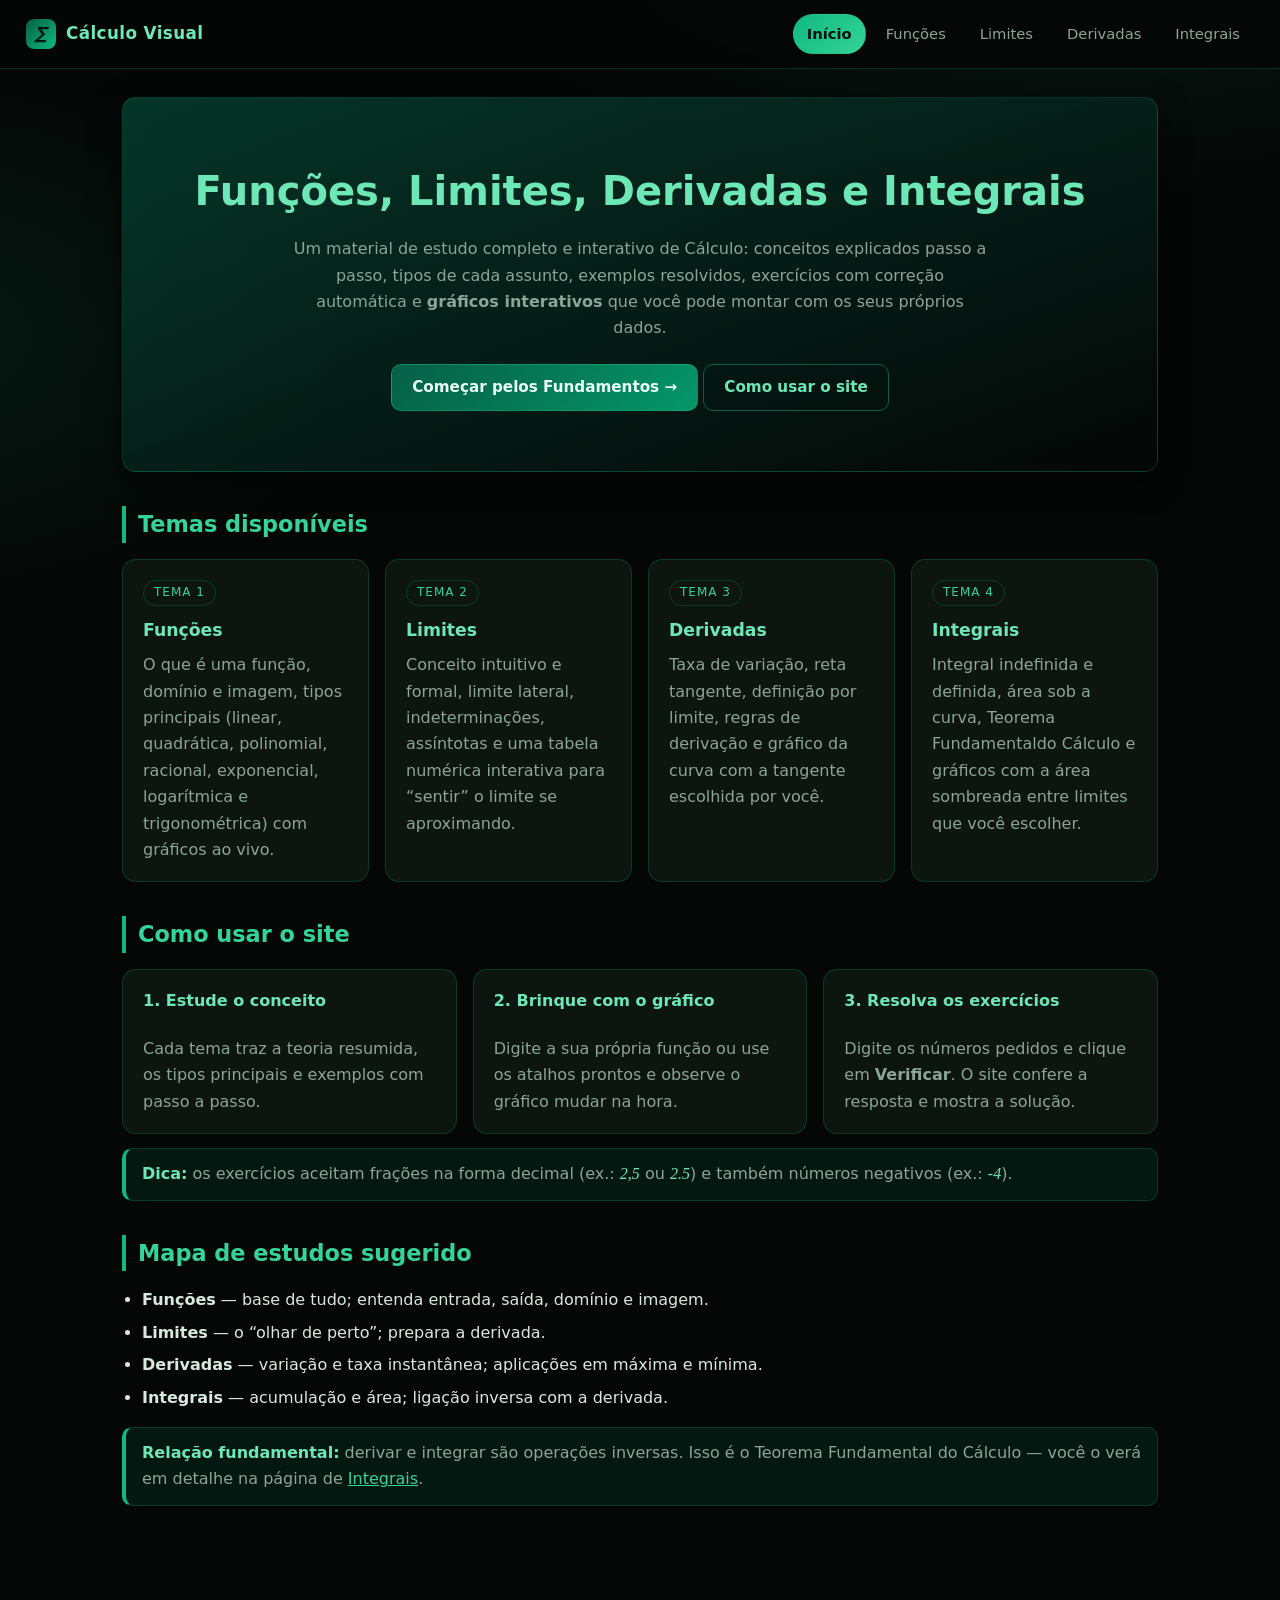
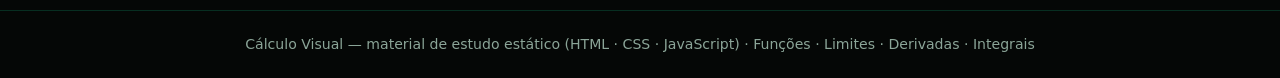
==== index.html @ c19246b2 "Initial commit: app de Cálculo (funções, limites, derivadas, integrais) Co-Authored-By: Claude Opus " ====
<!DOCTYPE html>
<html lang="pt-BR">
<head>
  <meta charset="UTF-8">
  <meta name="viewport" content="width=device-width, initial-scale=1.0">
  <title>Cálculo Visual — Funções, Limites, Derivadas e Integrais</title>
  <link rel="stylesheet" href="css/style.css">
</head>
<body>

  <nav class="navbar">
    <a class="brand" href="index.html"><span class="logo">∑</span> Cálculo Visual</a>
    <div class="nav-links">
      <a href="index.html" class="active">Início</a>
      <a href="funcoes.html">Funções</a>
      <a href="limites.html">Limites</a>
      <a href="derivadas.html">Derivadas</a>
      <a href="integrais.html">Integrais</a>
    </div>
  </nav>

  <main class="container">

    <header class="hero">
      <h1>Funções, Limites, Derivadas e Integrais</h1>
      <p>
        Um material de estudo completo e interativo de Cálculo: conceitos explicados
        passo a passo, tipos de cada assunto, exemplos resolvidos, exercícios com
        correção automática e <strong>gráficos interativos</strong> que você pode
        montar com os seus próprios dados.
      </p>
      <a class="btn" href="funcoes.html">Começar pelos Fundamentos →</a>
      <a class="btn ghost" href="#como-usar">Como usar o site</a>
    </header>

    <section>
      <h2>Temas disponíveis</h2>
      <div class="grid">
        <a class="card" href="funcoes.html">
          <span class="tag">Tema 1</span>
          <h3>Funções</h3>
          <p class="muted">
            O que é uma função, domínio e imagem, tipos principais
            (linear, quadrática, polinomial, racional, exponencial,
            logarítmica e trigonométrica) com gráficos ao vivo.
          </p>
        </a>
        <a class="card" href="limites.html">
          <span class="tag">Tema 2</span>
          <h3>Limites</h3>
          <p class="muted">
            Conceito intuitivo e formal, limite lateral, indeterminações,
            assíntotas e uma tabela numérica interativa para “sentir” o
            limite se aproximando.
          </p>
        </a>
        <a class="card" href="derivadas.html">
          <span class="tag">Tema 3</span>
          <h3>Derivadas</h3>
          <p class="muted">
            Taxa de variação, reta tangente, definição por limite, regras de
            derivação e gráfico da curva com a tangente escolhida por você.
          </p>
        </a>
        <a class="card" href="integrais.html">
          <span class="tag">Tema 4</span>
          <h3>Integrais</h3>
          <p class="muted">
            Integral indefinida e definida, área sob a curva, Teorema
            Fundamentaldo Cálculo e gráficos com a área sombreada entre
            limites que você escolher.
          </p>
        </a>
      </div>
    </section>

    <section id="como-usar">
      <h2>Como usar o site</h2>
      <div class="grid">
        <div class="card">
          <h4>1. Estude o conceito</h4>
          <p class="muted">Cada tema traz a teoria resumida, os tipos principais e exemplos com passo a passo.</p>
        </div>
        <div class="card">
          <h4>2. Brinque com o gráfico</h4>
          <p class="muted">Digite a sua própria função ou use os atalhos prontos e observe o gráfico mudar na hora.</p>
        </div>
        <div class="card">
          <h4>3. Resolva os exercícios</h4>
          <p class="muted">Digite os números pedidos e clique em <strong>Verificar</strong>. O site confere a resposta e mostra a solução.</p>
        </div>
      </div>
      <div class="note">
        <strong>Dica:</strong> os exercícios aceitam frações na forma decimal
        (ex.: <span class="mth">2,5</span> ou <span class="mth">2.5</span>) e
        também números negativos (ex.: <span class="mth">-4</span>).
      </div>
    </section>

    <section>
      <h2>Mapa de estudos sugerido</h2>
      <ul class="clean">
        <li><strong>Funções</strong> — base de tudo; entenda entrada, saída, domínio e imagem.</li>
        <li><strong>Limites</strong> — o “olhar de perto”; prepara a derivada.</li>
        <li><strong>Derivadas</strong> — variação e taxa instantânea; aplicações em máxima e mínima.</li>
        <li><strong>Integrais</strong> — acumulação e área; ligação inversa com a derivada.</li>
      </ul>
      <div class="note">
        <strong>Relação fundamental:</strong> derivar e integrar são operações
        inversas. Isso é o Teorema Fundamental do Cálculo — você o verá em detalhe
        na página de <a href="integrais.html">Integrais</a>.
      </div>
    </section>

  </main>

  <footer class="footer">
    Cálculo Visual — material de estudo estático (HTML · CSS · JavaScript) ·
    Funções · Limites · Derivadas · Integrais
  </footer>

</body>
</html>
---- css/style.css ----
/* =========================================================
   Projeto Cálculo — tema verde escuro e preto
   ========================================================= */

:root {
  --bg: #050706;
  --bg-soft: #0a0f0c;
  --panel: #0d1511;
  --panel-2: #111c16;
  --green-900: #04291d;
  --green-800: #064e3b;
  --green-700: #065f46;
  --green-600: #059669;
  --green-500: #10b981;
  --green-400: #34d399;
  --green-300: #6ee7b7;
  --text: #d9e8e0;
  --muted: #8ba598;
  --border: rgba(16, 185, 129, 0.22);
  --border-strong: rgba(16, 185, 129, 0.45);
  --danger: #f87171;
  --ok: #34d399;
  --radius: 14px;
  --shadow: 0 10px 30px rgba(0, 0, 0, 0.55);
}

* { box-sizing: border-box; }

html { scroll-behavior: smooth; }

body {
  margin: 0;
  background:
    radial-gradient(1200px 600px at 85% -10%, rgba(6, 78, 59, 0.35), transparent 60%),
    radial-gradient(900px 500px at -10% 20%, rgba(4, 41, 29, 0.55), transparent 55%),
    var(--bg);
  color: var(--text);
  font-family: "Segoe UI", system-ui, -apple-system, Roboto, Arial, sans-serif;
  line-height: 1.65;
}

/* ---------------- Navegação ---------------- */
.navbar {
  position: sticky;
  top: 0;
  z-index: 50;
  display: flex;
  align-items: center;
  justify-content: space-between;
  gap: 16px;
  padding: 14px 26px;
  background: rgba(5, 7, 6, 0.92);
  border-bottom: 1px solid var(--border);
  backdrop-filter: blur(8px);
}

.brand {
  display: flex;
  align-items: center;
  gap: 10px;
  font-weight: 700;
  font-size: 1.05rem;
  letter-spacing: 0.4px;
  color: var(--green-300);
  text-decoration: none;
}

.brand .logo {
  width: 30px;
  height: 30px;
  display: grid;
  place-items: center;
  border-radius: 8px;
  background: linear-gradient(135deg, var(--green-700), var(--green-500));
  color: #03150e;
  font-weight: 800;
  font-style: italic;
}

.nav-links {
  display: flex;
  flex-wrap: wrap;
  gap: 6px;
}

.nav-links a {
  color: var(--muted);
  text-decoration: none;
  padding: 7px 13px;
  border-radius: 999px;
  font-size: 0.92rem;
  border: 1px solid transparent;
  transition: 0.2s;
}

.nav-links a:hover {
  color: var(--green-300);
  border-color: var(--border);
  background: rgba(6, 95, 70, 0.25);
}

.nav-links a.active {
  color: #04150e;
  background: linear-gradient(135deg, var(--green-500), var(--green-400));
  font-weight: 600;
}

/* ---------------- Layout ---------------- */
.container {
  max-width: 1080px;
  margin: 0 auto;
  padding: 28px 22px 70px;
}

.page-header {
  padding: 26px;
  margin-bottom: 26px;
  border: 1px solid var(--border);
  border-radius: var(--radius);
  background: linear-gradient(140deg, rgba(6, 78, 59, 0.5), rgba(13, 21, 17, 0.9));
  box-shadow: var(--shadow);
}

.page-header h1 {
  margin: 0 0 8px;
  font-size: 2rem;
  color: var(--green-300);
}

.page-header p { margin: 0; color: var(--muted); max-width: 780px; }

section {
  margin: 34px 0;
  scroll-margin-top: 80px;
}

section > h2 {
  font-size: 1.4rem;
  color: var(--green-400);
  margin: 0 0 16px;
  padding-left: 12px;
  border-left: 4px solid var(--green-500);
}

h3 { color: var(--green-300); margin: 22px 0 8px; font-size: 1.08rem; }

p { margin: 8px 0; }

a { color: var(--green-400); }

.muted { color: var(--muted); }

/* ---------------- Cartões ---------------- */
.grid {
  display: grid;
  gap: 16px;
  grid-template-columns: repeat(auto-fit, minmax(240px, 1fr));
}

.card {
  background: var(--panel);
  border: 1px solid var(--border);
  border-radius: var(--radius);
  padding: 18px 20px;
  transition: transform 0.2s, border-color 0.2s;
}

.card:hover { transform: translateY(-3px); border-color: var(--border-strong); }

.card h3, .card h4 { margin-top: 0; color: var(--green-300); }

.card p:last-child { margin-bottom: 0; }

.card .tag {
  display: inline-block;
  font-size: 0.75rem;
  letter-spacing: 1px;
  text-transform: uppercase;
  color: var(--green-400);
  border: 1px solid var(--border);
  border-radius: 999px;
  padding: 2px 10px;
  margin-bottom: 10px;
}

a.card { text-decoration: none; color: var(--text); display: block; }

/* ---------------- Hero (início) ---------------- */
.hero {
  text-align: center;
  padding: 60px 26px;
  border: 1px solid var(--border);
  border-radius: var(--radius);
  background:
    linear-gradient(160deg, rgba(6, 78, 59, 0.65), rgba(5, 7, 6, 0.9));
  box-shadow: var(--shadow);
}

.hero h1 {
  font-size: 2.5rem;
  margin: 0 0 12px;
  color: var(--green-300);
}

.hero p { color: var(--muted); max-width: 700px; margin: 0 auto 22px; }

.btn {
  display: inline-block;
  cursor: pointer;
  border: 1px solid var(--border-strong);
  background: linear-gradient(135deg, var(--green-700), var(--green-600));
  color: #eafff5;
  padding: 10px 20px;
  border-radius: 10px;
  font-size: 0.95rem;
  font-weight: 600;
  transition: 0.2s;
  text-decoration: none;
}

.btn:hover { filter: brightness(1.15); transform: translateY(-1px); }

.btn.ghost { background: transparent; color: var(--green-300); }

.btn.small { padding: 7px 14px; font-size: 0.87rem; font-weight: 500; }

/* ---------------- Fórmulas ---------------- */
.mth {
  font-family: "Cambria Math", Georgia, "Times New Roman", serif;
  font-style: italic;
  color: var(--green-300);
  white-space: nowrap;
}

.formula {
  display: block;
  background: var(--bg-soft);
  border: 1px dashed var(--border-strong);
  border-radius: 10px;
  padding: 12px 16px;
  margin: 12px 0;
  font-family: "Cambria Math", Georgia, serif;
  font-size: 1.05rem;
  color: var(--green-300);
  overflow-x: auto;
}

.formula.center { text-align: center; }

/* ---------------- Listas ---------------- */
ul.clean { padding-left: 20px; }
ul.clean li { margin: 6px 0; }

/* ---------------- Exemplos / passo a passo ---------------- */
.steps {
  counter-reset: step;
  list-style: none;
  padding: 0;
  margin: 10px 0;
}

.steps li {
  position: relative;
  padding: 8px 0 8px 42px;
  border-bottom: 1px dashed rgba(16, 185, 129, 0.15);
}

.steps li:last-child { border-bottom: none; }

.steps li::before {
  counter-increment: step;
  content: counter(step);
  position: absolute;
  left: 0;
  top: 8px;
  width: 26px;
  height: 26px;
  border-radius: 50%;
  display: grid;
  place-items: center;
  background: var(--green-800);
  color: var(--green-300);
  font-size: 0.8rem;
  font-weight: 700;
}

/* ---------------- Gráficos ---------------- */
.plot-box {
  background: var(--panel);
  border: 1px solid var(--border);
  border-radius: var(--radius);
  padding: 16px;
}

.plot-box canvas {
  width: 100%;
  height: 340px;
  display: block;
  background: #060a08;
  border-radius: 10px;
  border: 1px solid rgba(16, 185, 129, 0.15);
}

.plot-controls {
  display: flex;
  flex-wrap: wrap;
  gap: 10px;
  align-items: flex-end;
  margin-bottom: 12px;
}

.field { display: flex; flex-direction: column; gap: 4px; }

.field label {
  font-size: 0.78rem;
  text-transform: uppercase;
  letter-spacing: 0.6px;
  color: var(--muted);
}

input[type="text"],
input[type="number"],
select {
  background: var(--bg-soft);
  border: 1px solid var(--border);
  color: var(--text);
  border-radius: 9px;
  padding: 9px 11px;
  font-size: 0.95rem;
  min-width: 90px;
  outline: none;
  transition: border-color 0.2s;
}

input:focus, select:focus { border-color: var(--green-500); }

input.wide { min-width: 240px; font-family: "Consolas", monospace; }

.preset-row { display: flex; flex-wrap: wrap; gap: 8px; margin-top: 10px; }

.chip {
  cursor: pointer;
  background: rgba(6, 95, 70, 0.3);
  border: 1px solid var(--border);
  color: var(--green-300);
  border-radius: 999px;
  padding: 6px 13px;
  font-size: 0.85rem;
  transition: 0.2s;
}

.chip:hover { background: var(--green-700); color: #eafff5; }

/* ---------------- Exercícios ---------------- */
.exercise {
  background: var(--panel-2);
  border: 1px solid var(--border);
  border-left: 4px solid var(--green-600);
  border-radius: var(--radius);
  padding: 18px 20px;
  margin: 16px 0;
}

.exercise .q-title {
  font-weight: 700;
  color: var(--green-300);
  margin-bottom: 6px;
}

.inputs-row {
  display: flex;
  flex-wrap: wrap;
  gap: 14px;
  align-items: flex-end;
  margin: 12px 0;
}

.answer-field input {
  border-color: var(--border-strong);
  background: #08110c;
}

.actions { display: flex; flex-wrap: wrap; gap: 10px; margin-top: 6px; }

.feedback {
  margin-top: 12px;
  padding: 10px 14px;
  border-radius: 10px;
  font-size: 0.95rem;
  display: none;
  border: 1px solid transparent;
}

.feedback.show { display: block; }

.feedback.ok {
  background: rgba(5, 150, 105, 0.16);
  border-color: var(--green-500);
  color: var(--green-300);
}

.feedback.err {
  background: rgba(248, 113, 113, 0.12);
  border-color: rgba(248, 113, 113, 0.5);
  color: var(--danger);
}

.solution {
  display: none;
  margin-top: 14px;
  padding: 14px 16px;
  background: var(--bg-soft);
  border: 1px dashed var(--border-strong);
  border-radius: 10px;
}

.solution.show { display: block; }

.solution h4 { margin: 0 0 8px; color: var(--green-400); font-size: 0.95rem; }

/* ---------------- Tabela ---------------- */
table.data {
  width: 100%;
  border-collapse: collapse;
  margin: 12px 0;
  font-size: 0.94rem;
}

table.data th, table.data td {
  border: 1px solid var(--border);
  padding: 8px 10px;
  text-align: center;
}

table.data th { background: var(--green-900); color: var(--green-300); }

table.data td { background: var(--panel); }

/* ---------------- Nota / destaque ---------------- */
.note {
  background: rgba(6, 78, 59, 0.25);
  border: 1px solid var(--border);
  border-left: 4px solid var(--green-500);
  border-radius: 10px;
  padding: 12px 16px;
  margin: 14px 0;
  color: var(--muted);
}

.note strong { color: var(--green-300); }

/* ---------------- Rodapé ---------------- */
.footer {
  border-top: 1px solid var(--border);
  padding: 22px;
  text-align: center;
  color: var(--muted);
  font-size: 0.88rem;
}

/* ---------------- Responsivo ---------------- */
@media (max-width: 720px) {
  .navbar { flex-direction: column; align-items: flex-start; padding: 12px 16px; }
  .hero h1 { font-size: 1.9rem; }
  .page-header h1 { font-size: 1.55rem; }
  .plot-box canvas { height: 280px; }
  input.wide { min-width: 100%; }
}
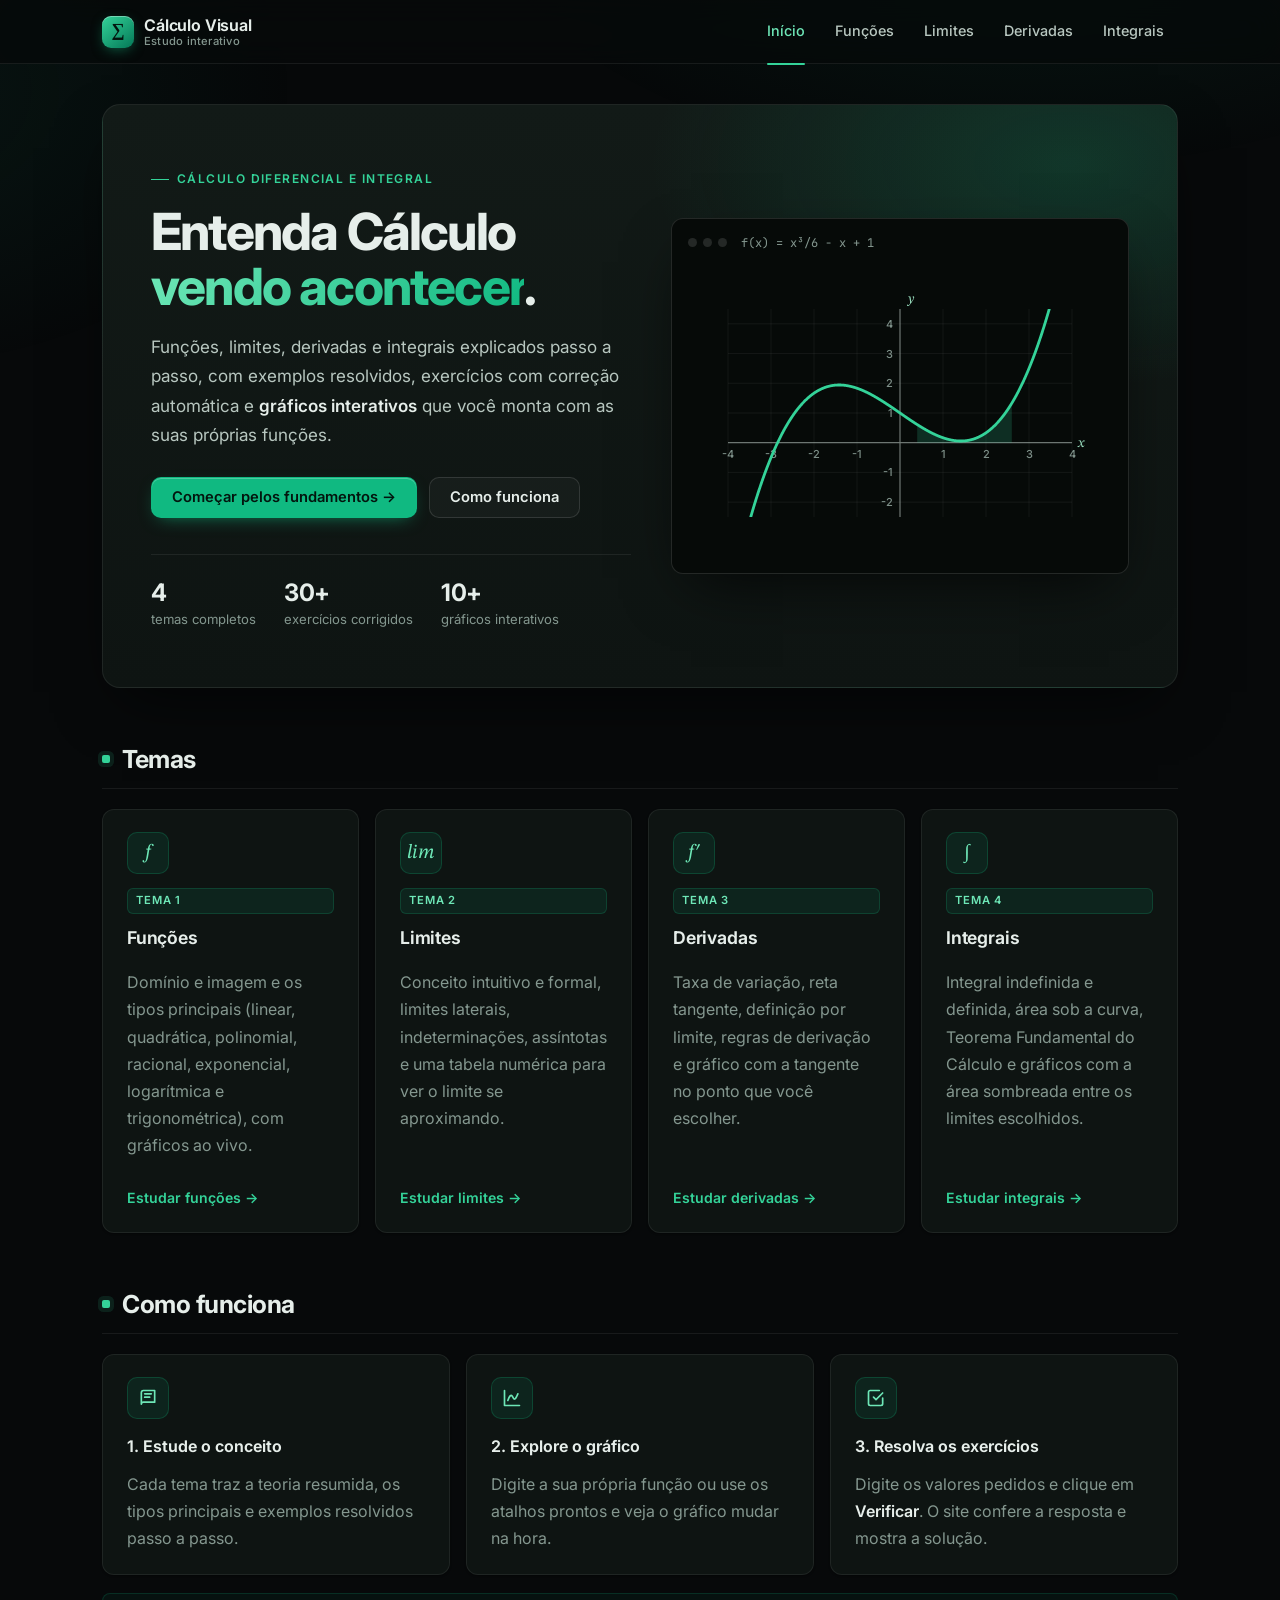
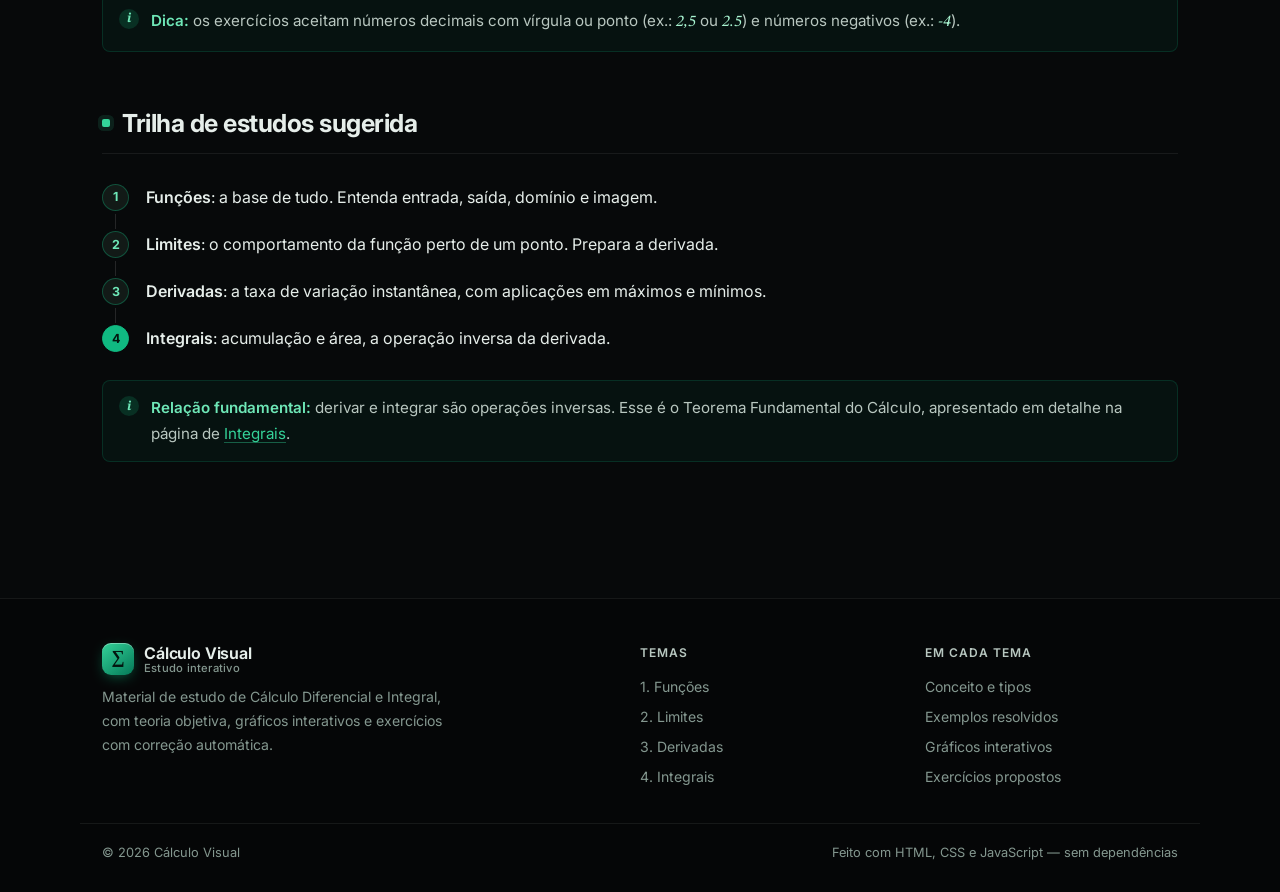
==== commit 23ba03c6: "Redesign visual: layout mais profissional - Novo design system (Inter/STIX/JetBrains Mono, tokens, e" ====
--- a/index.html
+++ b/index.html
@@ -4,14 +4,26 @@
   <meta charset="UTF-8">
   <meta name="viewport" content="width=device-width, initial-scale=1.0">
   <title>Cálculo Visual — Funções, Limites, Derivadas e Integrais</title>
-  <link rel="stylesheet" href="css/style.css">
+  <meta name="description" content="Material interativo de Cálculo: funções, limites, derivadas e integrais com teoria, exemplos resolvidos, gráficos ao vivo e exercícios com correção automática.">
+  <meta property="og:title" content="Cálculo Visual — Funções, Limites, Derivadas e Integrais">
+  <meta name="theme-color" content="#07090a">
+  <meta property="og:type" content="website">
+  <meta property="og:description" content="Material interativo de Cálculo: funções, limites, derivadas e integrais com teoria, exemplos resolvidos, gráficos ao vivo e exercícios com correção automática.">
+  <link rel="icon" href="data:image/svg+xml,%3Csvg xmlns='http://www.w3.org/2000/svg' viewBox='0 0 64 64'%3E%3Cdefs%3E%3ClinearGradient id='g' x1='0' y1='0' x2='1' y2='1'%3E%3Cstop offset='0' stop-color='%2334d399'/%3E%3Cstop offset='1' stop-color='%23047857'/%3E%3C/linearGradient%3E%3C/defs%3E%3Crect width='64' height='64' rx='16' fill='url(%23g)'/%3E%3Ctext x='32' y='45' text-anchor='middle' font-family='Georgia,serif' font-size='38' font-weight='700' fill='%2303150e'%3E%E2%88%91%3C/text%3E%3C/svg%3E">
+  <link rel="preconnect" href="https://fonts.googleapis.com">
+  <link rel="preconnect" href="https://fonts.gstatic.com" crossorigin>
+  <link rel="stylesheet" href="https://fonts.googleapis.com/css2?family=Inter:wght@400;500;600;650;700;750&family=JetBrains+Mono:wght@400;500&family=STIX+Two+Text:ital,wght@0,400;0,600;1,400;1,600&display=swap">
+  <link rel="stylesheet" href="css/style.css?v=4">
 </head>
 <body>
 
-  <nav class="navbar">
-    <a class="brand" href="index.html"><span class="logo">∑</span> Cálculo Visual</a>
+  <nav class="navbar" aria-label="Principal">
+    <a class="brand" href="index.html" aria-label="Cálculo Visual — início"><span class="logo">∑</span><span class="brand-text">Cálculo Visual<small>Estudo interativo</small></span></a>
+    <button class="nav-toggle" type="button" aria-label="Abrir menu" aria-expanded="false">
+      <svg viewBox="0 0 24 24" fill="none" stroke="currentColor" stroke-width="2" stroke-linecap="round"><path d="M4 7h16M4 12h16M4 17h16"/></svg>
+    </button>
     <div class="nav-links">
-      <a href="index.html" class="active">Início</a>
+      <a href="index.html" class="active" aria-current="page">Início</a>
       <a href="funcoes.html">Funções</a>
       <a href="limites.html">Limites</a>
       <a href="derivadas.html">Derivadas</a>
@@ -22,92 +34,113 @@
   <main class="container">
 
     <header class="hero">
-      <h1>Funções, Limites, Derivadas e Integrais</h1>
-      <p>
-        Um material de estudo completo e interativo de Cálculo: conceitos explicados
-        passo a passo, tipos de cada assunto, exemplos resolvidos, exercícios com
-        correção automática e <strong>gráficos interativos</strong> que você pode
-        montar com os seus próprios dados.
-      </p>
-      <a class="btn" href="funcoes.html">Começar pelos Fundamentos →</a>
-      <a class="btn ghost" href="#como-usar">Como usar o site</a>
+      <div>
+        <span class="eyebrow">Cálculo Diferencial e Integral</span>
+        <h1>Entenda Cálculo <span class="accent">vendo acontecer</span>.</h1>
+        <p>
+          Funções, limites, derivadas e integrais explicados passo a passo, com
+          exemplos resolvidos, exercícios com correção automática e
+          <strong>gráficos interativos</strong> que você monta com as suas próprias funções.
+        </p>
+        <div class="hero-actions">
+          <a class="btn" href="funcoes.html">Começar pelos fundamentos →</a>
+          <a class="btn ghost" href="#como-usar">Como funciona</a>
+        </div>
+        <div class="hero-stats">
+          <div><b>4</b><span>temas completos</span></div>
+          <div><b>30+</b><span>exercícios corrigidos</span></div>
+          <div><b>10+</b><span>gráficos interativos</span></div>
+        </div>
+      </div>
+      <div class="hero-visual" aria-hidden="true">
+        <div class="window-bar"><i></i><i></i><i></i><span>f(x) = x³/6 − x + 1</span></div>
+        <canvas id="hero-canvas"></canvas>
+      </div>
     </header>
 
     <section>
-      <h2>Temas disponíveis</h2>
-      <div class="grid">
+      <h2>Temas</h2>
+      <div class="grid cols-4">
         <a class="card" href="funcoes.html">
+          <span class="card-icon">f</span>
           <span class="tag">Tema 1</span>
           <h3>Funções</h3>
           <p class="muted">
-            O que é uma função, domínio e imagem, tipos principais
-            (linear, quadrática, polinomial, racional, exponencial,
-            logarítmica e trigonométrica) com gráficos ao vivo.
+            Domínio e imagem e os tipos principais (linear, quadrática, polinomial,
+            racional, exponencial, logarítmica e trigonométrica), com gráficos ao vivo.
           </p>
+          <span class="card-cta">Estudar funções</span>
         </a>
         <a class="card" href="limites.html">
+          <span class="card-icon">lim</span>
           <span class="tag">Tema 2</span>
           <h3>Limites</h3>
           <p class="muted">
-            Conceito intuitivo e formal, limite lateral, indeterminações,
-            assíntotas e uma tabela numérica interativa para “sentir” o
-            limite se aproximando.
+            Conceito intuitivo e formal, limites laterais, indeterminações,
+            assíntotas e uma tabela numérica para ver o limite se aproximando.
           </p>
+          <span class="card-cta">Estudar limites</span>
         </a>
         <a class="card" href="derivadas.html">
+          <span class="card-icon">f′</span>
           <span class="tag">Tema 3</span>
           <h3>Derivadas</h3>
           <p class="muted">
             Taxa de variação, reta tangente, definição por limite, regras de
-            derivação e gráfico da curva com a tangente escolhida por você.
+            derivação e gráfico com a tangente no ponto que você escolher.
           </p>
+          <span class="card-cta">Estudar derivadas</span>
         </a>
         <a class="card" href="integrais.html">
+          <span class="card-icon">∫</span>
           <span class="tag">Tema 4</span>
           <h3>Integrais</h3>
           <p class="muted">
-            Integral indefinida e definida, área sob a curva, Teorema
-            Fundamentaldo Cálculo e gráficos com a área sombreada entre
-            limites que você escolher.
+            Integral indefinida e definida, área sob a curva, Teorema Fundamental
+            do Cálculo e gráficos com a área sombreada entre os limites escolhidos.
           </p>
+          <span class="card-cta">Estudar integrais</span>
         </a>
       </div>
     </section>
 
     <section id="como-usar">
-      <h2>Como usar o site</h2>
-      <div class="grid">
+      <h2>Como funciona</h2>
+      <div class="grid cols-4">
         <div class="card">
+          <span class="card-icon"><svg viewBox="0 0 24 24" fill="none" stroke="currentColor" stroke-width="2" stroke-linecap="round" stroke-linejoin="round"><path d="M4 19.5A2.5 2.5 0 0 1 6.5 17H20V3H6.5A2.5 2.5 0 0 0 4 5.5v14z"/><path d="M8 7h8M8 11h6"/></svg></span>
           <h4>1. Estude o conceito</h4>
-          <p class="muted">Cada tema traz a teoria resumida, os tipos principais e exemplos com passo a passo.</p>
+          <p class="muted">Cada tema traz a teoria resumida, os tipos principais e exemplos resolvidos passo a passo.</p>
         </div>
         <div class="card">
-          <h4>2. Brinque com o gráfico</h4>
-          <p class="muted">Digite a sua própria função ou use os atalhos prontos e observe o gráfico mudar na hora.</p>
+          <span class="card-icon"><svg viewBox="0 0 24 24" fill="none" stroke="currentColor" stroke-width="2" stroke-linecap="round" stroke-linejoin="round"><path d="M3 3v18h18"/><path d="M7 15c2-6 4-8 6-4s3 3 6-4"/></svg></span>
+          <h4>2. Explore o gráfico</h4>
+          <p class="muted">Digite a sua própria função ou use os atalhos prontos e veja o gráfico mudar na hora.</p>
         </div>
         <div class="card">
+          <span class="card-icon"><svg viewBox="0 0 24 24" fill="none" stroke="currentColor" stroke-width="2" stroke-linecap="round" stroke-linejoin="round"><path d="M9 11l3 3 8-8"/><path d="M20 12v7a2 2 0 0 1-2 2H5a2 2 0 0 1-2-2V5a2 2 0 0 1 2-2h11"/></svg></span>
           <h4>3. Resolva os exercícios</h4>
-          <p class="muted">Digite os números pedidos e clique em <strong>Verificar</strong>. O site confere a resposta e mostra a solução.</p>
+          <p class="muted">Digite os valores pedidos e clique em <strong>Verificar</strong>. O site confere a resposta e mostra a solução.</p>
         </div>
       </div>
       <div class="note">
-        <strong>Dica:</strong> os exercícios aceitam frações na forma decimal
+        <strong>Dica:</strong> os exercícios aceitam números decimais com vírgula ou ponto
         (ex.: <span class="mth">2,5</span> ou <span class="mth">2.5</span>) e
-        também números negativos (ex.: <span class="mth">-4</span>).
+        números negativos (ex.: <span class="mth">-4</span>).
       </div>
     </section>
 
     <section>
-      <h2>Mapa de estudos sugerido</h2>
-      <ul class="clean">
-        <li><strong>Funções</strong> — base de tudo; entenda entrada, saída, domínio e imagem.</li>
-        <li><strong>Limites</strong> — o “olhar de perto”; prepara a derivada.</li>
-        <li><strong>Derivadas</strong> — variação e taxa instantânea; aplicações em máxima e mínima.</li>
-        <li><strong>Integrais</strong> — acumulação e área; ligação inversa com a derivada.</li>
-      </ul>
+      <h2>Trilha de estudos sugerida</h2>
+      <ol class="steps">
+        <li><strong>Funções</strong>: a base de tudo. Entenda entrada, saída, domínio e imagem.</li>
+        <li><strong>Limites</strong>: o comportamento da função perto de um ponto. Prepara a derivada.</li>
+        <li><strong>Derivadas</strong>: a taxa de variação instantânea, com aplicações em máximos e mínimos.</li>
+        <li><strong>Integrais</strong>: acumulação e área, a operação inversa da derivada.</li>
+      </ol>
       <div class="note">
         <strong>Relação fundamental:</strong> derivar e integrar são operações
-        inversas. Isso é o Teorema Fundamental do Cálculo — você o verá em detalhe
+        inversas. Esse é o Teorema Fundamental do Cálculo, apresentado em detalhe
         na página de <a href="integrais.html">Integrais</a>.
       </div>
     </section>
@@ -115,9 +148,50 @@
   </main>
 
   <footer class="footer">
-    Cálculo Visual — material de estudo estático (HTML · CSS · JavaScript) ·
-    Funções · Limites · Derivadas · Integrais
+    <div class="footer-inner">
+      <div>
+        <a class="brand" href="index.html" aria-label="Cálculo Visual — início"><span class="logo">∑</span><span class="brand-text">Cálculo Visual<small>Estudo interativo</small></span></a>
+        <p>Material de estudo de Cálculo Diferencial e Integral, com teoria objetiva, gráficos interativos e exercícios com correção automática.</p>
+      </div>
+      <div>
+        <h5>Temas</h5>
+        <ul>
+          <li><a href="funcoes.html">1. Funções</a></li>
+          <li><a href="limites.html">2. Limites</a></li>
+          <li><a href="derivadas.html">3. Derivadas</a></li>
+          <li><a href="integrais.html">4. Integrais</a></li>
+        </ul>
+      </div>
+      <div>
+        <h5>Em cada tema</h5>
+        <ul>
+          <li>Conceito e tipos</li>
+          <li>Exemplos resolvidos</li>
+          <li>Gráficos interativos</li>
+          <li>Exercícios propostos</li>
+        </ul>
+      </div>
+    </div>
+    <div class="footer-bottom">
+      <span>© 2026 Cálculo Visual</span>
+      <span>Feito com HTML, CSS e JavaScript — sem dependências</span>
+    </div>
   </footer>
 
+  <script src="js/math.js?v=4"></script>
+  <script src="js/graph.js?v=4"></script>
+  <script src="js/ui.js?v=4"></script>
+  <script>
+    (function () {
+      var f = function (x) { return x * x * x / 6 - x + 1; };
+      var x0 = -1.2, m = Plot.derivative(f, x0), y0 = f(x0);
+      Plot.draw("hero-canvas", [{ fn: f, expr: "x^3/6 - x + 1", color: "#34d399", width: 2.8, label: "f(x)" }], {
+        xmin: -4, xmax: 4, ymin: -2.5, ymax: 4.5,
+        fills: [{ fn: f, expr: "x^3/6 - x + 1", from: 0.4, to: 2.6, color: "rgba(52,211,153,0.18)", label: "área (integral)" }],
+        lines: [{ y: function (x) { return y0 + m * (x - x0); }, color: "#fbbf24", label: "tangente (derivada)" }],
+        markers: [{ x: x0, y: y0, type: "dot", color: "#fbbf24" }]
+      });
+    })();
+  </script>
 </body>
 </html>
--- a/css/style.css
+++ b/css/style.css
@@ -1,320 +1,712 @@
 /* =========================================================
-   Projeto Cálculo — tema verde escuro e preto
+   Cálculo Visual — design system
+   Tema escuro com acento verde-esmeralda
    ========================================================= */
 
 :root {
-  --bg: #050706;
-  --bg-soft: #0a0f0c;
-  --panel: #0d1511;
-  --panel-2: #111c16;
-  --green-900: #04291d;
+  /* superfícies */
+  --bg: #07090a;
+  --bg-soft: #0b0f0e;
+  --panel: #0e1412;
+  --panel-2: #121a17;
+  --panel-hover: #141e1a;
+
+  /* acento */
+  --green-900: #052e22;
   --green-800: #064e3b;
-  --green-700: #065f46;
+  --green-700: #047857;
   --green-600: #059669;
   --green-500: #10b981;
   --green-400: #34d399;
   --green-300: #6ee7b7;
-  --text: #d9e8e0;
-  --muted: #8ba598;
-  --border: rgba(16, 185, 129, 0.22);
-  --border-strong: rgba(16, 185, 129, 0.45);
+  --green-200: #a7f3d0;
+
+  /* texto */
+  --text: #e6eeea;
+  --text-2: #b8c7c0;
+  --muted: #84978f;
+
+  /* linhas */
+  --border: rgba(255, 255, 255, 0.07);
+  --border-2: rgba(255, 255, 255, 0.12);
+  --border-accent: rgba(16, 185, 129, 0.35);
+
+  /* estados */
   --danger: #f87171;
+  --danger-bg: rgba(248, 113, 113, 0.08);
   --ok: #34d399;
-  --radius: 14px;
-  --shadow: 0 10px 30px rgba(0, 0, 0, 0.55);
-}
-
-* { box-sizing: border-box; }
-
-html { scroll-behavior: smooth; }
+  --warn: #fbbf24;
+
+  /* forma */
+  --radius-sm: 8px;
+  --radius: 12px;
+  --radius-lg: 18px;
+  --shadow-sm: 0 1px 2px rgba(0, 0, 0, 0.4);
+  --shadow: 0 8px 24px -8px rgba(0, 0, 0, 0.6);
+  --shadow-lg: 0 24px 60px -20px rgba(0, 0, 0, 0.75);
+
+  /* tipografia */
+  --font-sans: "Inter", system-ui, -apple-system, "Segoe UI", Roboto, Arial, sans-serif;
+  --font-math: "STIX Two Text", "Cambria Math", Cambria, Georgia, serif;
+  --font-mono: "JetBrains Mono", Consolas, "SFMono-Regular", monospace;
+
+  --nav-h: 64px;
+  --maxw: 1120px;
+}
+
+*, *::before, *::after { box-sizing: border-box; }
+
+html { scroll-behavior: smooth; -webkit-text-size-adjust: 100%; }
 
 body {
   margin: 0;
+  background: var(--bg);
+  color: var(--text);
+  font-family: var(--font-sans);
+  font-size: 16px;
+  line-height: 1.7;
+  -webkit-font-smoothing: antialiased;
+  -moz-osx-font-smoothing: grayscale;
+  text-rendering: optimizeLegibility;
+}
+
+body::before {
+  /* brilho sutil de fundo, fixo */
+  content: "";
+  position: fixed;
+  inset: 0;
+  z-index: -1;
+  pointer-events: none;
   background:
-    radial-gradient(1200px 600px at 85% -10%, rgba(6, 78, 59, 0.35), transparent 60%),
-    radial-gradient(900px 500px at -10% 20%, rgba(4, 41, 29, 0.55), transparent 55%),
-    var(--bg);
-  color: var(--text);
-  font-family: "Segoe UI", system-ui, -apple-system, Roboto, Arial, sans-serif;
-  line-height: 1.65;
-}
+    radial-gradient(800px 420px at 80% -120px, rgba(16, 185, 129, 0.10), transparent 70%),
+    radial-gradient(600px 400px at -10% 10%, rgba(6, 78, 59, 0.18), transparent 70%);
+}
+
+::selection { background: rgba(16, 185, 129, 0.35); color: #fff; }
+
+:focus-visible {
+  outline: 2px solid var(--green-400);
+  outline-offset: 2px;
+  border-radius: 4px;
+}
+
+img, svg, canvas { max-width: 100%; }
 
 /* ---------------- Navegação ---------------- */
 .navbar {
   position: sticky;
   top: 0;
   z-index: 50;
+  height: var(--nav-h);
   display: flex;
   align-items: center;
   justify-content: space-between;
   gap: 16px;
-  padding: 14px 26px;
-  background: rgba(5, 7, 6, 0.92);
+  padding: 0 max(22px, calc((100vw - var(--maxw)) / 2 + 22px));
+  background: rgba(7, 9, 10, 0.78);
   border-bottom: 1px solid var(--border);
-  backdrop-filter: blur(8px);
+  backdrop-filter: saturate(160%) blur(14px);
+  -webkit-backdrop-filter: saturate(160%) blur(14px);
 }
 
 .brand {
   display: flex;
   align-items: center;
   gap: 10px;
-  font-weight: 700;
-  font-size: 1.05rem;
-  letter-spacing: 0.4px;
-  color: var(--green-300);
+  font-weight: 650;
+  font-size: 1rem;
+  letter-spacing: -0.01em;
+  color: var(--text);
   text-decoration: none;
 }
 
 .brand .logo {
-  width: 30px;
-  height: 30px;
+  width: 32px;
+  height: 32px;
   display: grid;
   place-items: center;
-  border-radius: 8px;
-  background: linear-gradient(135deg, var(--green-700), var(--green-500));
+  border-radius: 9px;
+  background: linear-gradient(140deg, var(--green-400), var(--green-700));
   color: #03150e;
-  font-weight: 800;
-  font-style: italic;
-}
+  font-family: var(--font-math);
+  font-weight: 700;
+  font-size: 1.15rem;
+  box-shadow: inset 0 1px 0 rgba(255, 255, 255, 0.35), 0 4px 14px -4px rgba(16, 185, 129, 0.6);
+}
+
+.brand small {
+  display: block;
+  font-size: 0.7rem;
+  font-weight: 500;
+  color: var(--muted);
+  letter-spacing: 0.02em;
+  line-height: 1.1;
+}
+
+.brand-text { line-height: 1.15; }
 
 .nav-links {
   display: flex;
-  flex-wrap: wrap;
-  gap: 6px;
+  gap: 2px;
 }
 
 .nav-links a {
+  position: relative;
+  color: var(--text-2);
+  text-decoration: none;
+  padding: 8px 14px;
+  border-radius: var(--radius-sm);
+  font-size: 0.9rem;
+  font-weight: 500;
+  transition: color 0.15s, background 0.15s;
+}
+
+.nav-links a:hover { color: var(--text); background: rgba(255, 255, 255, 0.05); }
+
+.nav-links a.active { color: var(--green-300); }
+
+.nav-links a.active::after {
+  content: "";
+  position: absolute;
+  left: 14px;
+  right: 14px;
+  bottom: -13px;
+  height: 2px;
+  border-radius: 2px;
+  background: var(--green-400);
+}
+
+.nav-toggle {
+  display: none;
+  width: 40px;
+  height: 40px;
+  border-radius: var(--radius-sm);
+  border: 1px solid var(--border-2);
+  background: transparent;
+  color: var(--text);
+  cursor: pointer;
+  place-items: center;
+}
+
+.nav-toggle svg { width: 20px; height: 20px; }
+
+/* ---------------- Layout ---------------- */
+.container {
+  max-width: var(--maxw);
+  margin: 0 auto;
+  padding: 40px 22px 80px;
+}
+
+.page-header {
+  position: relative;
+  overflow: hidden;
+  padding: 44px 40px;
+  margin-bottom: 8px;
+  border: 1px solid var(--border);
+  border-radius: var(--radius-lg);
+  background:
+    radial-gradient(500px 240px at 100% 0%, rgba(16, 185, 129, 0.16), transparent 70%),
+    linear-gradient(180deg, var(--panel-2), var(--panel));
+  box-shadow: var(--shadow);
+}
+
+.page-header::after {
+  /* grade decorativa */
+  content: "";
+  position: absolute;
+  inset: 0;
+  pointer-events: none;
+  background-image:
+    linear-gradient(rgba(255, 255, 255, 0.035) 1px, transparent 1px),
+    linear-gradient(90deg, rgba(255, 255, 255, 0.035) 1px, transparent 1px);
+  background-size: 32px 32px;
+  mask-image: linear-gradient(90deg, transparent 30%, #000 100%);
+  -webkit-mask-image: linear-gradient(90deg, transparent 30%, #000 100%);
+}
+
+.page-header > * { position: relative; z-index: 1; }
+
+.eyebrow {
+  display: inline-flex;
+  align-items: center;
+  gap: 8px;
+  margin-bottom: 14px;
+  font-size: 0.75rem;
+  font-weight: 600;
+  letter-spacing: 0.12em;
+  text-transform: uppercase;
+  color: var(--green-400);
+}
+
+.eyebrow::before {
+  content: "";
+  width: 18px;
+  height: 1px;
+  background: currentColor;
+}
+
+.page-header h1 {
+  margin: 0 0 12px;
+  font-size: clamp(1.9rem, 4vw, 2.6rem);
+  font-weight: 700;
+  letter-spacing: -0.025em;
+  line-height: 1.15;
+  color: var(--text);
+}
+
+.page-header p { margin: 0; color: var(--text-2); max-width: 720px; font-size: 1.05rem; }
+
+.page-header strong { color: var(--green-300); font-weight: 600; }
+
+section {
+  margin: 56px 0;
+  scroll-margin-top: calc(var(--nav-h) + 64px);
+}
+
+section > h2 {
+  display: flex;
+  align-items: center;
+  gap: 12px;
+  font-size: 1.55rem;
+  font-weight: 700;
+  letter-spacing: -0.02em;
+  line-height: 1.25;
+  color: var(--text);
+  margin: 0 0 20px;
+  padding-bottom: 14px;
+  border-bottom: 1px solid var(--border);
+}
+
+section > h2::before {
+  content: "";
+  flex: none;
+  width: 8px;
+  height: 8px;
+  border-radius: 2px;
+  background: var(--green-400);
+  box-shadow: 0 0 0 4px rgba(52, 211, 153, 0.12);
+}
+
+h3 {
+  color: var(--text);
+  margin: 28px 0 10px;
+  font-size: 1.1rem;
+  font-weight: 650;
+  letter-spacing: -0.01em;
+  line-height: 1.35;
+}
+
+h4 { color: var(--text); font-weight: 650; margin: 18px 0 6px; }
+
+p { margin: 10px 0; }
+
+strong { color: var(--text); font-weight: 600; }
+
+a { color: var(--green-400); text-decoration-color: rgba(52, 211, 153, 0.4); text-underline-offset: 3px; }
+a:hover { color: var(--green-300); text-decoration-color: currentColor; }
+
+.muted { color: var(--muted); }
+
+/* ---------------- Sumário (sub-navegação fixa) ---------------- */
+#sumario {
+  position: sticky;
+  top: var(--nav-h);
+  z-index: 40;
+  margin: 0 -22px 8px;
+  padding: 10px 22px;
+  background: rgba(7, 9, 10, 0.85);
+  backdrop-filter: blur(12px);
+  -webkit-backdrop-filter: blur(12px);
+  border-bottom: 1px solid var(--border);
+}
+
+#sumario > h2 { display: none; }
+
+#sumario ul.clean { margin: 0; padding: 0; list-style: none; }
+
+#sumario li {
+  display: flex;
+  gap: 4px;
+  margin: 0;
+  overflow-x: auto;
+  scrollbar-width: none;
+  white-space: nowrap;
+  font-size: 0;           /* oculta os separadores "·" */
+}
+
+#sumario li::-webkit-scrollbar { display: none; }
+
+#sumario li::before { display: none; }
+
+#sumario li { padding: 2px 0; }
+
+#sumario a {
+  font-size: 0.85rem;
+  font-weight: 500;
   color: var(--muted);
   text-decoration: none;
-  padding: 7px 13px;
+  padding: 6px 12px;
   border-radius: 999px;
-  font-size: 0.92rem;
   border: 1px solid transparent;
-  transition: 0.2s;
-}
-
-.nav-links a:hover {
+  transition: 0.15s;
+}
+
+#sumario a:hover { color: var(--text); background: rgba(255, 255, 255, 0.05); }
+
+#sumario a.current {
   color: var(--green-300);
-  border-color: var(--border);
-  background: rgba(6, 95, 70, 0.25);
-}
-
-.nav-links a.active {
-  color: #04150e;
-  background: linear-gradient(135deg, var(--green-500), var(--green-400));
-  font-weight: 600;
-}
-
-/* ---------------- Layout ---------------- */
-.container {
-  max-width: 1080px;
-  margin: 0 auto;
-  padding: 28px 22px 70px;
-}
-
-.page-header {
-  padding: 26px;
-  margin-bottom: 26px;
-  border: 1px solid var(--border);
-  border-radius: var(--radius);
-  background: linear-gradient(140deg, rgba(6, 78, 59, 0.5), rgba(13, 21, 17, 0.9));
-  box-shadow: var(--shadow);
-}
-
-.page-header h1 {
-  margin: 0 0 8px;
-  font-size: 2rem;
-  color: var(--green-300);
-}
-
-.page-header p { margin: 0; color: var(--muted); max-width: 780px; }
-
-section {
-  margin: 34px 0;
-  scroll-margin-top: 80px;
-}
-
-section > h2 {
-  font-size: 1.4rem;
-  color: var(--green-400);
-  margin: 0 0 16px;
-  padding-left: 12px;
-  border-left: 4px solid var(--green-500);
-}
-
-h3 { color: var(--green-300); margin: 22px 0 8px; font-size: 1.08rem; }
-
-p { margin: 8px 0; }
-
-a { color: var(--green-400); }
-
-.muted { color: var(--muted); }
+  background: rgba(16, 185, 129, 0.1);
+  border-color: var(--border-accent);
+}
 
 /* ---------------- Cartões ---------------- */
 .grid {
   display: grid;
   gap: 16px;
-  grid-template-columns: repeat(auto-fit, minmax(240px, 1fr));
-}
+  grid-template-columns: repeat(auto-fill, minmax(min(100%, 310px), 1fr));
+}
+
+.grid.cols-4 { grid-template-columns: repeat(auto-fit, minmax(min(100%, 230px), 1fr)); }
+
+.card .formula { font-size: 1.02rem; }
 
 .card {
+  position: relative;
   background: var(--panel);
   border: 1px solid var(--border);
   border-radius: var(--radius);
-  padding: 18px 20px;
-  transition: transform 0.2s, border-color 0.2s;
-}
-
-.card:hover { transform: translateY(-3px); border-color: var(--border-strong); }
-
-.card h3, .card h4 { margin-top: 0; color: var(--green-300); }
+  padding: 22px 24px;
+  margin: 14px 0;
+  box-shadow: var(--shadow-sm);
+  transition: border-color 0.2s, background 0.2s, transform 0.2s, box-shadow 0.2s;
+}
+
+.grid > .card { margin: 0; }
+
+.card:hover { border-color: var(--border-2); }
+
+.card h3, .card h4 { margin-top: 0; }
 
 .card p:last-child { margin-bottom: 0; }
 
 .card .tag {
   display: inline-block;
-  font-size: 0.75rem;
-  letter-spacing: 1px;
+  font-size: 0.7rem;
+  font-weight: 600;
+  letter-spacing: 0.08em;
   text-transform: uppercase;
+  color: var(--green-300);
+  background: rgba(16, 185, 129, 0.1);
+  border: 1px solid rgba(16, 185, 129, 0.2);
+  border-radius: 6px;
+  padding: 2px 8px;
+  margin-bottom: 12px;
+}
+
+a.card {
+  display: flex;
+  flex-direction: column;
+  text-decoration: none;
+  color: var(--text);
+}
+
+a.card:hover {
+  transform: translateY(-2px);
+  background: var(--panel-hover);
+  border-color: var(--border-accent);
+  box-shadow: var(--shadow);
+}
+
+a.card .card-cta {
+  margin-top: auto;
+  padding-top: 16px;
+  font-size: 0.88rem;
+  font-weight: 600;
   color: var(--green-400);
-  border: 1px solid var(--border);
-  border-radius: 999px;
-  padding: 2px 10px;
-  margin-bottom: 10px;
-}
-
-a.card { text-decoration: none; color: var(--text); display: block; }
+}
+
+a.card .card-cta::after { content: " →"; transition: margin 0.2s; }
+a.card:hover .card-cta::after { margin-left: 4px; }
+
+.card-icon {
+  width: 42px;
+  height: 42px;
+  display: grid;
+  place-items: center;
+  margin-bottom: 14px;
+  border-radius: 10px;
+  background: rgba(16, 185, 129, 0.1);
+  border: 1px solid rgba(16, 185, 129, 0.22);
+  color: var(--green-300);
+  font-family: var(--font-math);
+  font-size: 1.25rem;
+  font-style: italic;
+}
+
+.card-icon svg { width: 20px; height: 20px; }
 
 /* ---------------- Hero (início) ---------------- */
 .hero {
-  text-align: center;
-  padding: 60px 26px;
+  position: relative;
+  overflow: hidden;
+  display: grid;
+  grid-template-columns: 1.05fr 1fr;
+  gap: 40px;
+  align-items: center;
+  padding: 56px 48px;
   border: 1px solid var(--border);
+  border-radius: var(--radius-lg);
+  background:
+    radial-gradient(600px 320px at 90% 10%, rgba(16, 185, 129, 0.18), transparent 70%),
+    linear-gradient(180deg, var(--panel-2), var(--panel));
+  box-shadow: var(--shadow-lg);
+}
+
+.hero h1 {
+  font-size: clamp(2.1rem, 4.6vw, 3.2rem);
+  font-weight: 750;
+  letter-spacing: -0.035em;
+  line-height: 1.08;
+  margin: 0 0 18px;
+  color: var(--text);
+}
+
+.hero h1 .accent {
+  background: linear-gradient(120deg, var(--green-300), var(--green-500));
+  -webkit-background-clip: text;
+  background-clip: text;
+  color: transparent;
+}
+
+.hero p { color: var(--text-2); max-width: 560px; margin: 0 0 28px; font-size: 1.07rem; }
+
+.hero-actions { display: flex; flex-wrap: wrap; gap: 12px; }
+
+.hero-stats {
+  display: flex;
+  flex-wrap: wrap;
+  gap: 28px;
+  margin-top: 36px;
+  padding-top: 24px;
+  border-top: 1px solid var(--border);
+}
+
+.hero-stats div { display: flex; flex-direction: column; }
+.hero-stats b { font-size: 1.5rem; font-weight: 700; letter-spacing: -0.02em; color: var(--text); line-height: 1.2; }
+.hero-stats span { font-size: 0.82rem; color: var(--muted); }
+
+.hero-visual {
+  position: relative;
+  border: 1px solid var(--border-2);
   border-radius: var(--radius);
-  background:
-    linear-gradient(160deg, rgba(6, 78, 59, 0.65), rgba(5, 7, 6, 0.9));
-  box-shadow: var(--shadow);
-}
-
-.hero h1 {
-  font-size: 2.5rem;
-  margin: 0 0 12px;
-  color: var(--green-300);
-}
-
-.hero p { color: var(--muted); max-width: 700px; margin: 0 auto 22px; }
-
+  background: #060a08;
+  padding: 10px;
+  box-shadow: var(--shadow-lg);
+}
+
+.hero-visual canvas {
+  width: 100%;
+  height: 300px;
+  display: block;
+  border-radius: 8px;
+}
+
+.hero-visual .window-bar {
+  display: flex;
+  align-items: center;
+  gap: 6px;
+  padding: 4px 6px 10px;
+  font-family: var(--font-mono);
+  font-size: 0.75rem;
+  color: var(--muted);
+}
+
+.hero-visual .window-bar i {
+  width: 9px; height: 9px; border-radius: 50%;
+  background: rgba(255, 255, 255, 0.12);
+}
+
+.hero-visual .window-bar span { margin-left: 8px; }
+
+/* ---------------- Botões ---------------- */
 .btn {
-  display: inline-block;
+  display: inline-flex;
+  align-items: center;
+  justify-content: center;
+  gap: 8px;
   cursor: pointer;
-  border: 1px solid var(--border-strong);
-  background: linear-gradient(135deg, var(--green-700), var(--green-600));
-  color: #eafff5;
-  padding: 10px 20px;
+  border: 1px solid transparent;
+  background: var(--green-500);
+  color: #03150e;
+  padding: 11px 20px;
   border-radius: 10px;
-  font-size: 0.95rem;
+  font-family: inherit;
+  font-size: 0.92rem;
   font-weight: 600;
-  transition: 0.2s;
+  line-height: 1.2;
   text-decoration: none;
-}
-
-.btn:hover { filter: brightness(1.15); transform: translateY(-1px); }
-
-.btn.ghost { background: transparent; color: var(--green-300); }
-
-.btn.small { padding: 7px 14px; font-size: 0.87rem; font-weight: 500; }
+  white-space: nowrap;
+  box-shadow: inset 0 1px 0 rgba(255, 255, 255, 0.25), 0 6px 18px -8px rgba(16, 185, 129, 0.7);
+  transition: background 0.15s, transform 0.15s, box-shadow 0.15s, border-color 0.15s, color 0.15s;
+}
+
+.btn:hover { background: var(--green-400); color: #03150e; transform: translateY(-1px); }
+.btn:active { transform: translateY(0); }
+
+.btn.ghost {
+  background: rgba(255, 255, 255, 0.03);
+  color: var(--text);
+  border-color: var(--border-2);
+  box-shadow: none;
+}
+
+.btn.ghost:hover { background: rgba(255, 255, 255, 0.07); border-color: rgba(255, 255, 255, 0.2); color: var(--text); }
+
+.btn.small { padding: 8px 14px; font-size: 0.85rem; border-radius: 8px; }
 
 /* ---------------- Fórmulas ---------------- */
 .mth {
-  font-family: "Cambria Math", Georgia, "Times New Roman", serif;
+  font-family: var(--font-math);
   font-style: italic;
-  color: var(--green-300);
+  font-size: 1.06em;
+  color: var(--green-200);
   white-space: nowrap;
 }
+
+p.mth, li.mth { white-space: normal; }
 
 .formula {
   display: block;
   background: var(--bg-soft);
-  border: 1px dashed var(--border-strong);
-  border-radius: 10px;
-  padding: 12px 16px;
-  margin: 12px 0;
-  font-family: "Cambria Math", Georgia, serif;
-  font-size: 1.05rem;
-  color: var(--green-300);
+  border: 1px solid var(--border);
+  border-left: 3px solid var(--green-500);
+  border-radius: var(--radius-sm);
+  padding: 14px 18px;
+  margin: 14px 0;
+  font-family: var(--font-math);
+  font-size: 1.12rem;
+  line-height: 1.6;
+  color: var(--green-200);
   overflow-x: auto;
 }
 
-.formula.center { text-align: center; }
+.formula.center {
+  text-align: center;
+  border-left-width: 1px;
+  padding: 20px 18px;
+  font-size: 1.22rem;
+  background:
+    radial-gradient(300px 80px at 50% 50%, rgba(16, 185, 129, 0.06), transparent 70%),
+    var(--bg-soft);
+}
 
 /* ---------------- Listas ---------------- */
-ul.clean { padding-left: 20px; }
-ul.clean li { margin: 6px 0; }
+ul.clean { padding-left: 0; list-style: none; }
+
+ul.clean li {
+  position: relative;
+  margin: 8px 0;
+  padding-left: 22px;
+}
+
+ul.clean li::before {
+  content: "";
+  position: absolute;
+  left: 4px;
+  top: 0.72em;
+  width: 6px;
+  height: 6px;
+  border-radius: 50%;
+  background: var(--green-500);
+}
 
 /* ---------------- Exemplos / passo a passo ---------------- */
 .steps {
   counter-reset: step;
   list-style: none;
   padding: 0;
-  margin: 10px 0;
+  margin: 14px 0 0;
 }
 
 .steps li {
   position: relative;
-  padding: 8px 0 8px 42px;
-  border-bottom: 1px dashed rgba(16, 185, 129, 0.15);
-}
-
-.steps li:last-child { border-bottom: none; }
+  padding: 10px 0 10px 44px;
+}
+
+.steps li::after {
+  /* linha conectando os passos */
+  content: "";
+  position: absolute;
+  left: 13px;
+  top: 40px;
+  bottom: -8px;
+  width: 1px;
+  background: var(--border-2);
+}
+
+.steps li:last-child::after { display: none; }
 
 .steps li::before {
   counter-increment: step;
   content: counter(step);
   position: absolute;
   left: 0;
-  top: 8px;
-  width: 26px;
-  height: 26px;
+  top: 10px;
+  width: 27px;
+  height: 27px;
   border-radius: 50%;
   display: grid;
   place-items: center;
-  background: var(--green-800);
+  background: var(--panel-2);
+  border: 1px solid var(--border-accent);
   color: var(--green-300);
-  font-size: 0.8rem;
+  font-size: 0.78rem;
   font-weight: 700;
+}
+
+.steps li:last-child::before {
+  background: var(--green-500);
+  border-color: var(--green-500);
+  color: #03150e;
 }
 
 /* ---------------- Gráficos ---------------- */
 .plot-box {
   background: var(--panel);
   border: 1px solid var(--border);
-  border-radius: var(--radius);
-  padding: 16px;
+  border-radius: var(--radius-lg);
+  padding: 20px;
+  margin: 16px 0;
+  box-shadow: var(--shadow);
 }
 
 .plot-box canvas {
   width: 100%;
-  height: 340px;
+  height: 380px;
   display: block;
   background: #060a08;
-  border-radius: 10px;
-  border: 1px solid rgba(16, 185, 129, 0.15);
-}
+  border-radius: var(--radius);
+  border: 1px solid var(--border);
+}
+
+.plot-box > p.muted { font-size: 0.92rem; margin: 12px 2px 0; }
+.plot-box > p.muted:empty { display: none; }
 
 .plot-controls {
   display: flex;
   flex-wrap: wrap;
-  gap: 10px;
+  gap: 12px;
   align-items: flex-end;
-  margin-bottom: 12px;
-}
-
-.field { display: flex; flex-direction: column; gap: 4px; }
+  margin-bottom: 14px;
+}
+
+.field { display: flex; flex-direction: column; gap: 6px; }
 
 .field label {
-  font-size: 0.78rem;
+  font-size: 0.72rem;
+  font-weight: 600;
   text-transform: uppercase;
-  letter-spacing: 0.6px;
+  letter-spacing: 0.07em;
   color: var(--muted);
 }
 
@@ -322,49 +714,96 @@
 input[type="number"],
 select {
   background: var(--bg-soft);
-  border: 1px solid var(--border);
+  border: 1px solid var(--border-2);
   color: var(--text);
-  border-radius: 9px;
-  padding: 9px 11px;
-  font-size: 0.95rem;
+  border-radius: var(--radius-sm);
+  padding: 9px 12px;
+  font-family: var(--font-sans);
+  font-size: 0.93rem;
   min-width: 90px;
   outline: none;
-  transition: border-color 0.2s;
-}
-
-input:focus, select:focus { border-color: var(--green-500); }
-
-input.wide { min-width: 240px; font-family: "Consolas", monospace; }
-
-.preset-row { display: flex; flex-wrap: wrap; gap: 8px; margin-top: 10px; }
+  transition: border-color 0.15s, box-shadow 0.15s, background 0.15s;
+}
+
+input[type="number"] { font-variant-numeric: tabular-nums; }
+
+input:hover, select:hover { border-color: rgba(255, 255, 255, 0.2); }
+
+input:focus, select:focus {
+  border-color: var(--green-500);
+  background: #08100d;
+  box-shadow: 0 0 0 3px rgba(16, 185, 129, 0.18);
+}
+
+input.wide { min-width: 260px; font-family: var(--font-mono); font-size: 0.9rem; }
+
+.mth input {
+  font-style: normal;
+  font-family: var(--font-sans);
+  padding: 5px 8px;
+  min-width: 0;
+  margin: 2px 0;
+  vertical-align: middle;
+}
+
+.preset-row { display: flex; flex-wrap: wrap; gap: 8px; margin-top: 4px; }
 
 .chip {
   cursor: pointer;
-  background: rgba(6, 95, 70, 0.3);
-  border: 1px solid var(--border);
+  background: rgba(255, 255, 255, 0.03);
+  border: 1px solid var(--border-2);
+  color: var(--text-2);
+  border-radius: 999px;
+  padding: 6px 14px;
+  font-family: var(--font-sans);
+  font-size: 0.82rem;
+  font-weight: 500;
+  transition: 0.15s;
+}
+
+.chip:hover {
+  background: rgba(16, 185, 129, 0.1);
+  border-color: var(--border-accent);
   color: var(--green-300);
-  border-radius: 999px;
-  padding: 6px 13px;
-  font-size: 0.85rem;
-  transition: 0.2s;
-}
-
-.chip:hover { background: var(--green-700); color: #eafff5; }
+}
 
 /* ---------------- Exercícios ---------------- */
 .exercise {
-  background: var(--panel-2);
+  position: relative;
+  background: var(--panel);
   border: 1px solid var(--border);
-  border-left: 4px solid var(--green-600);
   border-radius: var(--radius);
-  padding: 18px 20px;
+  padding: 22px 24px;
   margin: 16px 0;
+  box-shadow: var(--shadow-sm);
+  transition: border-color 0.2s;
+}
+
+.exercise:hover { border-color: var(--border-2); }
+
+.exercise.solved { border-color: rgba(16, 185, 129, 0.45); }
+
+.exercise.solved::after {
+  content: "✓ Resolvido";
+  position: absolute;
+  top: 20px;
+  right: 22px;
+  font-size: 0.72rem;
+  font-weight: 600;
+  letter-spacing: 0.04em;
+  color: var(--green-300);
+  background: rgba(16, 185, 129, 0.12);
+  border: 1px solid rgba(16, 185, 129, 0.3);
+  padding: 2px 10px;
+  border-radius: 999px;
 }
 
 .exercise .q-title {
-  font-weight: 700;
-  color: var(--green-300);
-  margin-bottom: 6px;
+  font-weight: 650;
+  font-size: 1.02rem;
+  color: var(--text);
+  margin-bottom: 8px;
+  padding-right: 110px;
 }
 
 .inputs-row {
@@ -372,97 +811,314 @@
   flex-wrap: wrap;
   gap: 14px;
   align-items: flex-end;
-  margin: 12px 0;
-}
-
-.answer-field input {
-  border-color: var(--border-strong);
-  background: #08110c;
-}
-
-.actions { display: flex; flex-wrap: wrap; gap: 10px; margin-top: 6px; }
+  margin: 16px 0;
+  padding: 14px 16px;
+  background: var(--bg-soft);
+  border: 1px solid var(--border);
+  border-radius: var(--radius-sm);
+}
+
+.answer-field input { width: 130px; }
+
+.actions { display: flex; flex-wrap: wrap; gap: 8px; margin-top: 4px; }
 
 .feedback {
-  margin-top: 12px;
-  padding: 10px 14px;
-  border-radius: 10px;
-  font-size: 0.95rem;
+  margin-top: 14px;
+  padding: 11px 14px 11px 40px;
+  position: relative;
+  border-radius: var(--radius-sm);
+  font-size: 0.93rem;
   display: none;
   border: 1px solid transparent;
 }
 
-.feedback.show { display: block; }
+.feedback.show { display: block; animation: fade-in 0.2s ease; }
+
+.feedback::before {
+  position: absolute;
+  left: 14px;
+  top: 11px;
+  font-weight: 700;
+}
 
 .feedback.ok {
-  background: rgba(5, 150, 105, 0.16);
-  border-color: var(--green-500);
-  color: var(--green-300);
-}
+  background: rgba(16, 185, 129, 0.08);
+  border-color: rgba(16, 185, 129, 0.35);
+  color: var(--green-200);
+}
+
+.feedback.ok::before { content: "✓"; color: var(--green-400); }
 
 .feedback.err {
-  background: rgba(248, 113, 113, 0.12);
-  border-color: rgba(248, 113, 113, 0.5);
-  color: var(--danger);
-}
+  background: var(--danger-bg);
+  border-color: rgba(248, 113, 113, 0.35);
+  color: #fecaca;
+}
+
+.feedback.err::before { content: "!"; color: var(--danger); }
 
 .solution {
   display: none;
   margin-top: 14px;
-  padding: 14px 16px;
+  padding: 16px 18px;
   background: var(--bg-soft);
-  border: 1px dashed var(--border-strong);
-  border-radius: 10px;
-}
-
-.solution.show { display: block; }
-
-.solution h4 { margin: 0 0 8px; color: var(--green-400); font-size: 0.95rem; }
+  border: 1px solid var(--border);
+  border-radius: var(--radius-sm);
+}
+
+.solution.show { display: block; animation: fade-in 0.25s ease; }
+
+.solution h4 {
+  margin: 0 0 6px;
+  font-size: 0.75rem;
+  font-weight: 700;
+  letter-spacing: 0.08em;
+  text-transform: uppercase;
+  color: var(--green-400);
+}
+
+@keyframes fade-in {
+  from { opacity: 0; transform: translateY(-4px); }
+  to { opacity: 1; transform: none; }
+}
 
 /* ---------------- Tabela ---------------- */
 table.data {
   width: 100%;
-  border-collapse: collapse;
-  margin: 12px 0;
-  font-size: 0.94rem;
+  border-collapse: separate;
+  border-spacing: 0;
+  margin: 14px 0;
+  font-size: 0.92rem;
+  font-variant-numeric: tabular-nums;
+  border: 1px solid var(--border-2);
+  border-radius: var(--radius-sm);
+  overflow: hidden;
 }
 
 table.data th, table.data td {
-  border: 1px solid var(--border);
-  padding: 8px 10px;
+  padding: 9px 12px;
   text-align: center;
-}
-
-table.data th { background: var(--green-900); color: var(--green-300); }
+  border-bottom: 1px solid var(--border);
+}
+
+table.data tr:last-child td { border-bottom: none; }
+
+table.data th {
+  background: var(--panel-2);
+  color: var(--text-2);
+  font-size: 0.75rem;
+  font-weight: 600;
+  letter-spacing: 0.06em;
+  text-transform: uppercase;
+}
 
 table.data td { background: var(--panel); }
+
+table.data tr:hover td { background: var(--panel-hover); }
 
 /* ---------------- Nota / destaque ---------------- */
 .note {
-  background: rgba(6, 78, 59, 0.25);
+  position: relative;
+  background: rgba(16, 185, 129, 0.05);
+  border: 1px solid rgba(16, 185, 129, 0.18);
+  border-radius: var(--radius-sm);
+  padding: 14px 18px 14px 48px;
+  margin: 18px 0;
+  color: var(--text-2);
+  font-size: 0.95rem;
+}
+
+.note::before {
+  content: "i";
+  position: absolute;
+  left: 16px;
+  top: 15px;
+  width: 20px;
+  height: 20px;
+  display: grid;
+  place-items: center;
+  border-radius: 50%;
+  background: rgba(16, 185, 129, 0.18);
+  color: var(--green-300);
+  font-family: var(--font-math);
+  font-style: italic;
+  font-weight: 700;
+  font-size: 0.85rem;
+  line-height: 1;
+}
+
+.note strong { color: var(--green-300); }
+
+/* ---------------- Navegação entre temas ---------------- */
+.page-nav {
+  display: grid;
+  grid-template-columns: 1fr 1fr;
+  gap: 16px;
+  margin-top: 64px;
+}
+
+.page-nav a {
+  display: flex;
+  flex-direction: column;
+  gap: 2px;
+  padding: 18px 22px;
   border: 1px solid var(--border);
-  border-left: 4px solid var(--green-500);
-  border-radius: 10px;
-  padding: 12px 16px;
-  margin: 14px 0;
+  border-radius: var(--radius);
+  background: var(--panel);
+  text-decoration: none;
+  transition: 0.2s;
+}
+
+.page-nav a:hover { border-color: var(--border-accent); background: var(--panel-hover); }
+
+.page-nav a.next { grid-column: 2; text-align: right; }
+
+.page-nav small {
+  font-size: 0.75rem;
+  font-weight: 600;
+  letter-spacing: 0.06em;
+  text-transform: uppercase;
   color: var(--muted);
 }
 
-.note strong { color: var(--green-300); }
+.page-nav span { font-size: 1.05rem; font-weight: 650; color: var(--text); }
 
 /* ---------------- Rodapé ---------------- */
 .footer {
   border-top: 1px solid var(--border);
-  padding: 22px;
-  text-align: center;
+  background: rgba(0, 0, 0, 0.25);
   color: var(--muted);
   font-size: 0.88rem;
 }
 
+.footer-inner {
+  max-width: var(--maxw);
+  margin: 0 auto;
+  padding: 44px 22px 28px;
+  display: grid;
+  grid-template-columns: 2fr 1fr 1fr;
+  gap: 32px;
+}
+
+.footer .brand { margin-bottom: 10px; }
+
+.footer p { margin: 0; max-width: 360px; }
+
+.footer h5 {
+  margin: 0 0 12px;
+  font-size: 0.75rem;
+  font-weight: 600;
+  letter-spacing: 0.08em;
+  text-transform: uppercase;
+  color: var(--text-2);
+}
+
+.footer ul { list-style: none; margin: 0; padding: 0; }
+.footer li { margin: 6px 0; }
+.footer li a { color: var(--muted); text-decoration: none; }
+.footer li a:hover { color: var(--green-300); }
+
+.footer-bottom {
+  max-width: var(--maxw);
+  margin: 0 auto;
+  padding: 18px 22px 28px;
+  border-top: 1px solid var(--border);
+  display: flex;
+  flex-wrap: wrap;
+  justify-content: space-between;
+  gap: 10px;
+  font-size: 0.8rem;
+}
+
+/* ---------------- Voltar ao topo ---------------- */
+.to-top {
+  position: fixed;
+  right: 22px;
+  bottom: 22px;
+  z-index: 45;
+  width: 42px;
+  height: 42px;
+  display: grid;
+  place-items: center;
+  border-radius: 50%;
+  border: 1px solid var(--border-2);
+  background: rgba(14, 20, 18, 0.9);
+  color: var(--text);
+  cursor: pointer;
+  opacity: 0;
+  visibility: hidden;
+  transform: translateY(8px);
+  transition: 0.2s;
+  box-shadow: var(--shadow);
+}
+
+.to-top.show { opacity: 1; visibility: visible; transform: none; }
+.to-top:hover { border-color: var(--border-accent); color: var(--green-300); }
+.to-top svg { width: 18px; height: 18px; }
+
 /* ---------------- Responsivo ---------------- */
-@media (max-width: 720px) {
-  .navbar { flex-direction: column; align-items: flex-start; padding: 12px 16px; }
-  .hero h1 { font-size: 1.9rem; }
-  .page-header h1 { font-size: 1.55rem; }
-  .plot-box canvas { height: 280px; }
+@media (max-width: 900px) {
+  .hero { grid-template-columns: 1fr; padding: 40px 28px; }
+  .hero-visual canvas { height: 260px; }
+  .footer-inner { grid-template-columns: 1fr 1fr; }
+  .footer-inner > div:first-child { grid-column: 1 / -1; }
+}
+
+@media (max-width: 760px) {
+  .nav-toggle { display: grid; }
+
+  .nav-links {
+    position: absolute;
+    top: var(--nav-h);
+    left: 0;
+    right: 0;
+    flex-direction: column;
+    gap: 2px;
+    padding: 10px 16px 16px;
+    background: rgba(7, 9, 10, 0.97);
+    border-bottom: 1px solid var(--border);
+    display: none;
+  }
+
+  .navbar.open .nav-links { display: flex; }
+
+  .nav-links a { padding: 12px 14px; font-size: 0.98rem; }
+  .nav-links a.active { background: rgba(16, 185, 129, 0.1); }
+  .nav-links a.active::after { display: none; }
+
+  .navbar { padding: 0 16px; }
+  .container { padding: 24px 16px 64px; }
+  #sumario { margin: 0 -16px 8px; padding: 8px 16px; }
+
+  .page-header { padding: 30px 22px; }
+  .hero { padding: 32px 20px; gap: 28px; }
+  .hero-stats { gap: 20px; }
+
+  section { margin: 44px 0; }
+  section > h2 { font-size: 1.3rem; }
+
+  .card, .exercise { padding: 18px; }
+  .plot-box { padding: 14px; }
+  .plot-box canvas { height: 300px; }
   input.wide { min-width: 100%; }
-}
+  .plot-controls .field:has(input.wide) { flex: 1 1 100%; }
+
+  .exercise .q-title { padding-right: 0; }
+  .exercise.solved::after { position: static; display: inline-block; margin-bottom: 8px; }
+
+  .page-nav { grid-template-columns: 1fr; }
+  .page-nav a.next { grid-column: 1; }
+
+  .footer-inner { grid-template-columns: 1fr; gap: 24px; }
+
+  table.data { display: block; overflow-x: auto; }
+}
+
+@media (prefers-reduced-motion: reduce) {
+  *, *::before, *::after { animation: none !important; transition: none !important; scroll-behavior: auto !important; }
+}
+
+@media print {
+  body::before, .navbar, #sumario, .to-top, .page-nav, .plot-controls, .preset-row, .actions { display: none !important; }
+  body { background: #fff; color: #000; }
+}
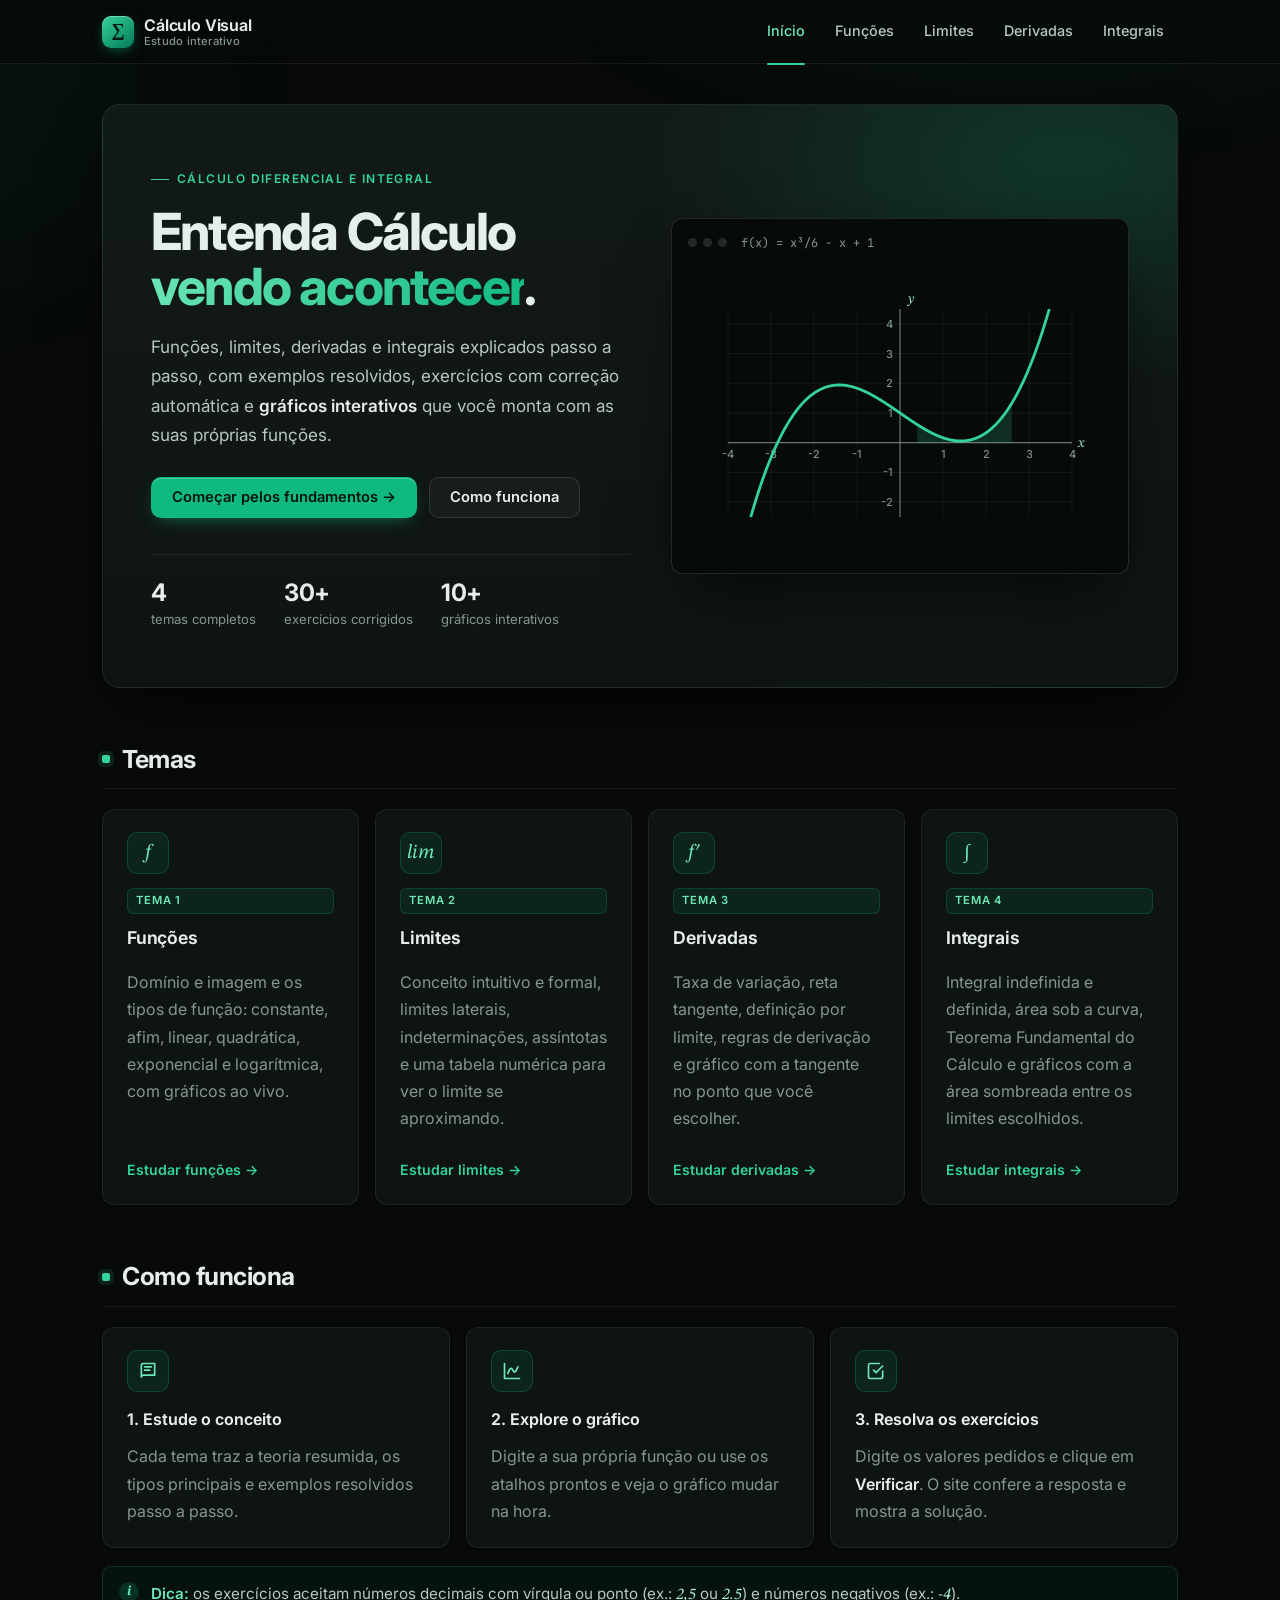
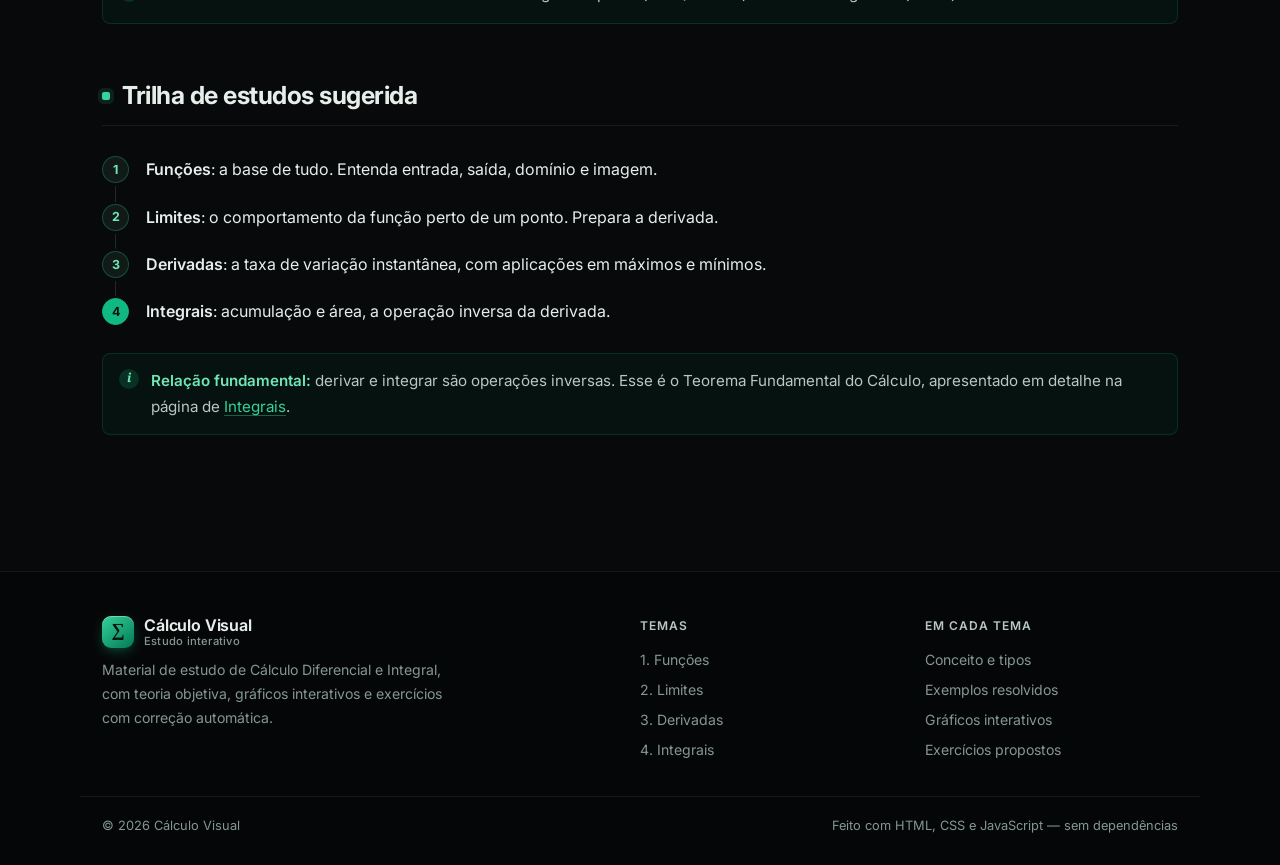
==== commit 476777af: "Funções: tipos constante, afim, linear, quadrática, exponencial e logarítmica Substitui a lista de t" ====
--- a/index.html
+++ b/index.html
@@ -66,8 +66,8 @@
           <span class="tag">Tema 1</span>
           <h3>Funções</h3>
           <p class="muted">
-            Domínio e imagem e os tipos principais (linear, quadrática, polinomial,
-            racional, exponencial, logarítmica e trigonométrica), com gráficos ao vivo.
+            Domínio e imagem e os tipos de função: constante, afim, linear,
+            quadrática, exponencial e logarítmica, com gráficos ao vivo.
           </p>
           <span class="card-cta">Estudar funções</span>
         </a>
--- a/css/style.css
+++ b/css/style.css
@@ -689,6 +689,12 @@
   border: 1px solid var(--border);
 }
 
+
+.grid > .plot-box { margin: 0; }
+.grid > .plot-box canvas { height: 240px; }
+
+.plot-caption { margin: 0 2px 10px; font-size: 0.85rem; font-weight: 600; color: var(--text-2); }
+
 .plot-box > p.muted { font-size: 0.92rem; margin: 12px 2px 0; }
 .plot-box > p.muted:empty { display: none; }
 
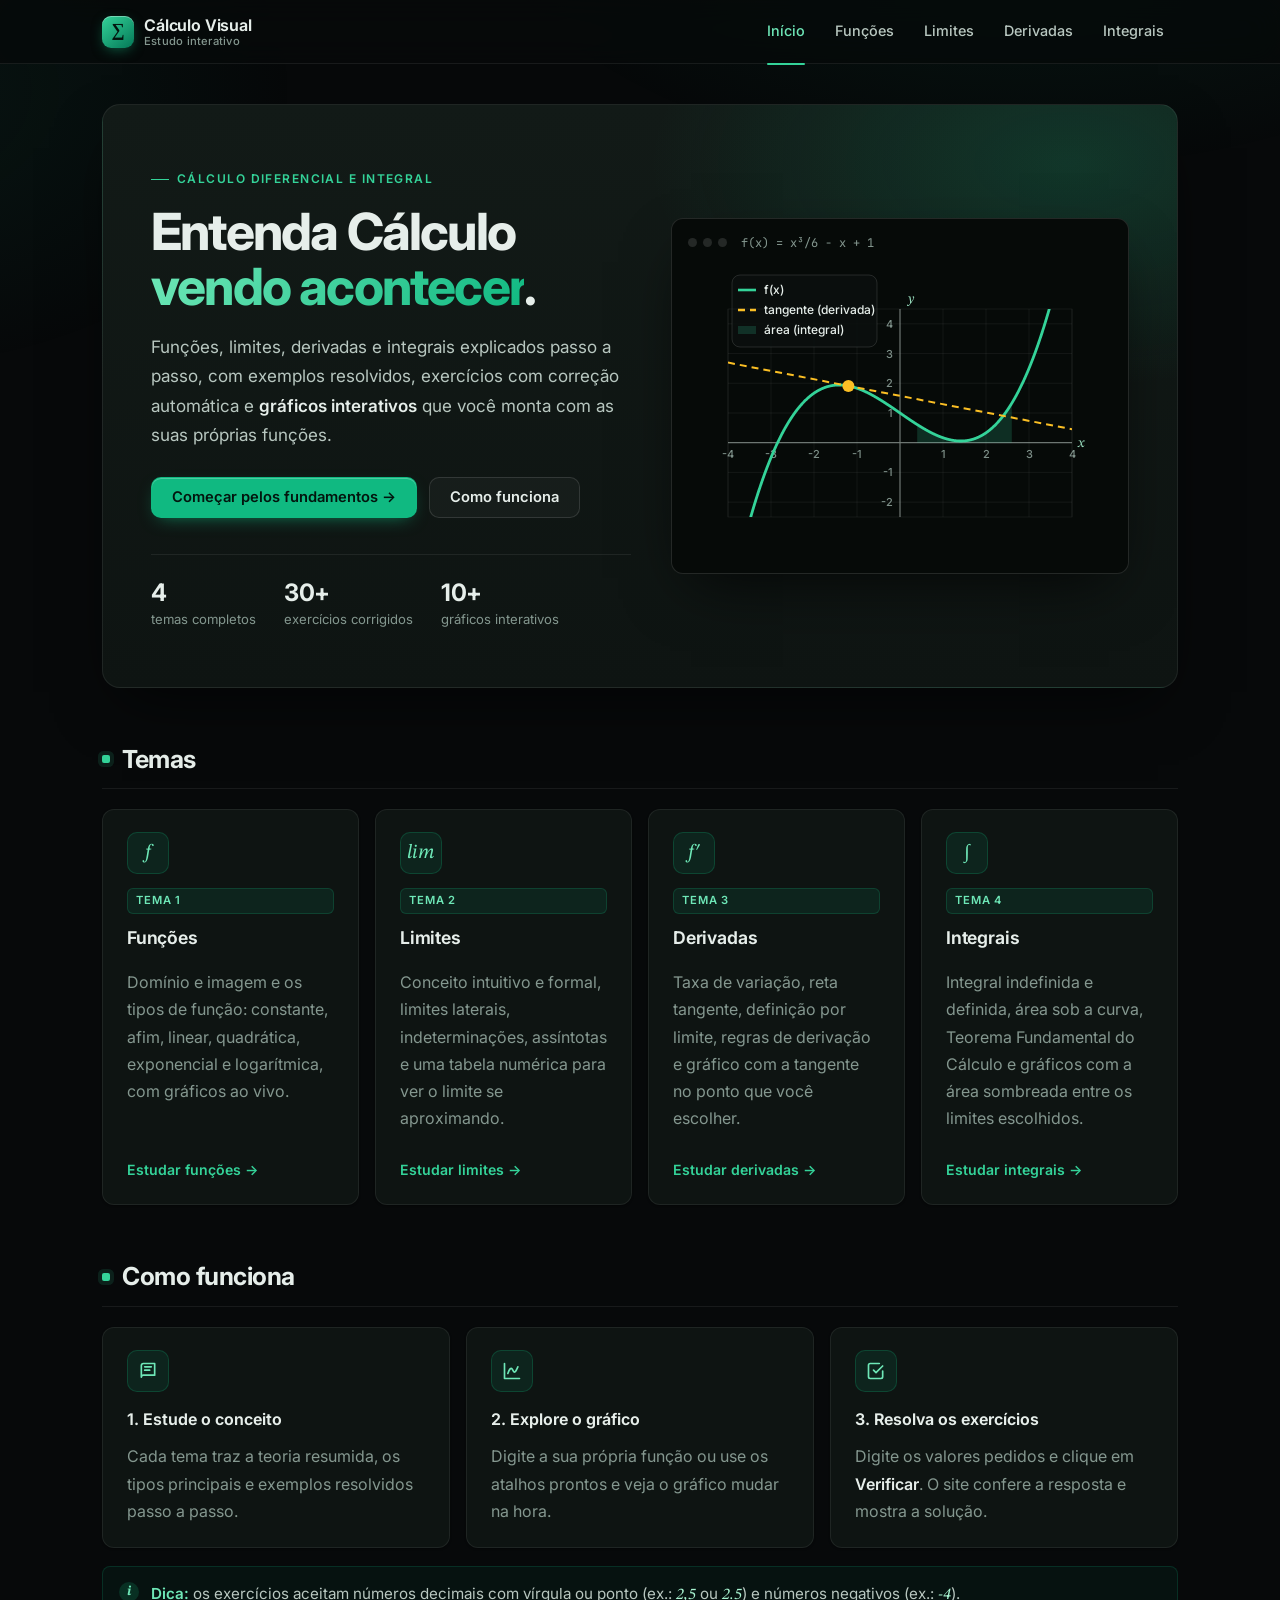
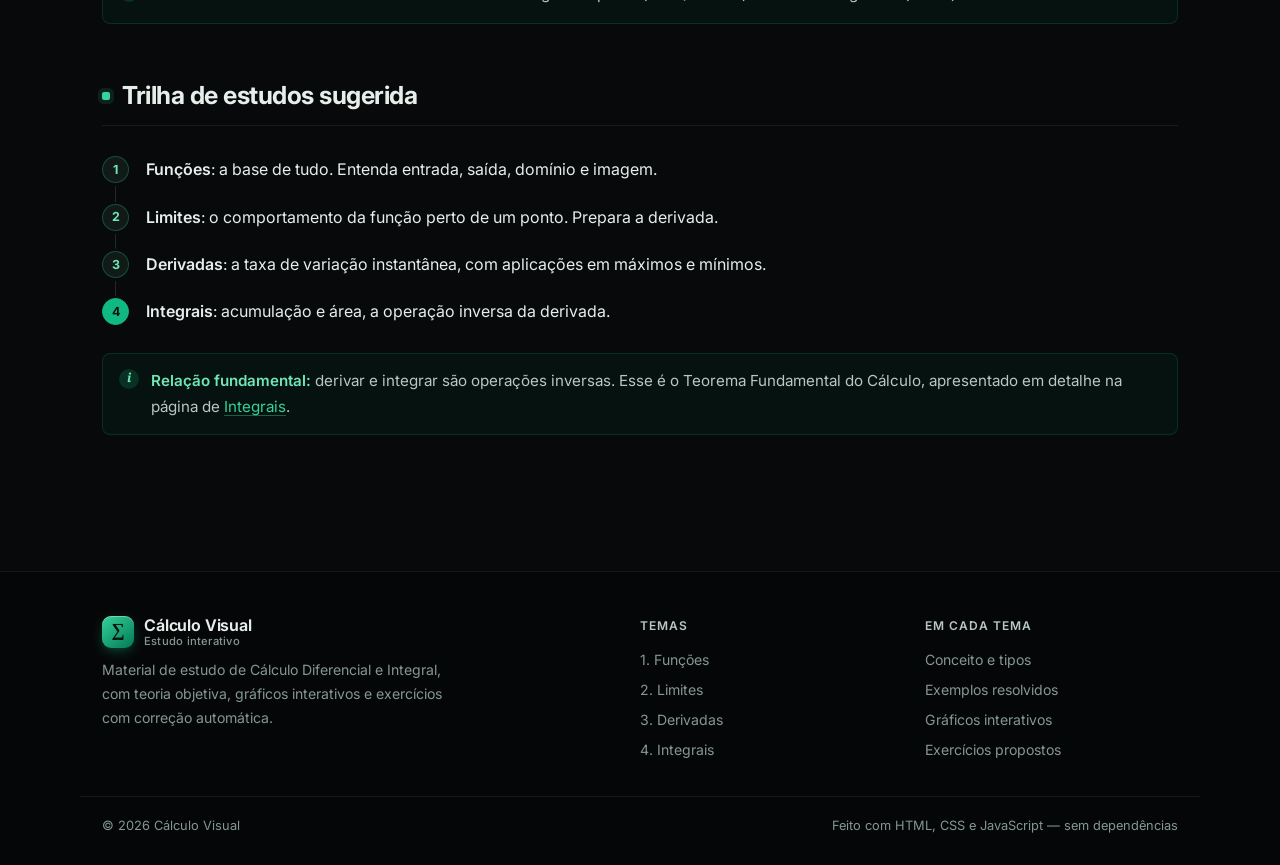
==== commit 51296fa4: "Exercícios propostos: gráfico ao acertar a resposta Ao responder corretamente, cada exercício propos" ====
--- a/index.html
+++ b/index.html
@@ -13,7 +13,7 @@
   <link rel="preconnect" href="https://fonts.googleapis.com">
   <link rel="preconnect" href="https://fonts.gstatic.com" crossorigin>
   <link rel="stylesheet" href="https://fonts.googleapis.com/css2?family=Inter:wght@400;500;600;650;700;750&family=JetBrains+Mono:wght@400;500&family=STIX+Two+Text:ital,wght@0,400;0,600;1,400;1,600&display=swap">
-  <link rel="stylesheet" href="css/style.css?v=4">
+  <link rel="stylesheet" href="css/style.css?v=5">
 </head>
 <body>
 
@@ -178,9 +178,9 @@
     </div>
   </footer>
 
-  <script src="js/math.js?v=4"></script>
-  <script src="js/graph.js?v=4"></script>
-  <script src="js/ui.js?v=4"></script>
+  <script src="js/math.js?v=5"></script>
+  <script src="js/graph.js?v=5"></script>
+  <script src="js/ui.js?v=5"></script>
   <script>
     (function () {
       var f = function (x) { return x * x * x / 6 - x + 1; };
@@ -188,7 +188,7 @@
       Plot.draw("hero-canvas", [{ fn: f, expr: "x^3/6 - x + 1", color: "#34d399", width: 2.8, label: "f(x)" }], {
         xmin: -4, xmax: 4, ymin: -2.5, ymax: 4.5,
         fills: [{ fn: f, expr: "x^3/6 - x + 1", from: 0.4, to: 2.6, color: "rgba(52,211,153,0.18)", label: "área (integral)" }],
-        lines: [{ y: function (x) { return y0 + m * (x - x0); }, color: "#fbbf24", label: "tangente (derivada)" }],
+        lines: [{ fn: function (x) { return y0 + m * (x - x0); }, color: "#fbbf24", label: "tangente (derivada)" }],
         markers: [{ x: x0, y: y0, type: "dot", color: "#fbbf24" }]
       });
     })();
--- a/css/style.css
+++ b/css/style.css
@@ -883,6 +883,32 @@
   color: var(--green-400);
 }
 
+/* gráfico exibido ao acertar o exercício */
+.ex-plot {
+  margin-top: 14px;
+  padding: 14px;
+  background: var(--bg-soft);
+  border: 1px solid rgba(16, 185, 129, 0.25);
+  border-radius: var(--radius-sm);
+  animation: fade-in 0.3s ease;
+}
+
+.ex-plot-title {
+  margin: 0 2px 10px;
+  font-size: 0.85rem;
+  font-weight: 600;
+  color: var(--green-300);
+}
+
+.ex-plot canvas {
+  width: 100%;
+  height: 300px;
+  display: block;
+  background: #060a08;
+  border-radius: 8px;
+  border: 1px solid var(--border);
+}
+
 @keyframes fade-in {
   from { opacity: 0; transform: translateY(-4px); }
   to { opacity: 1; transform: none; }
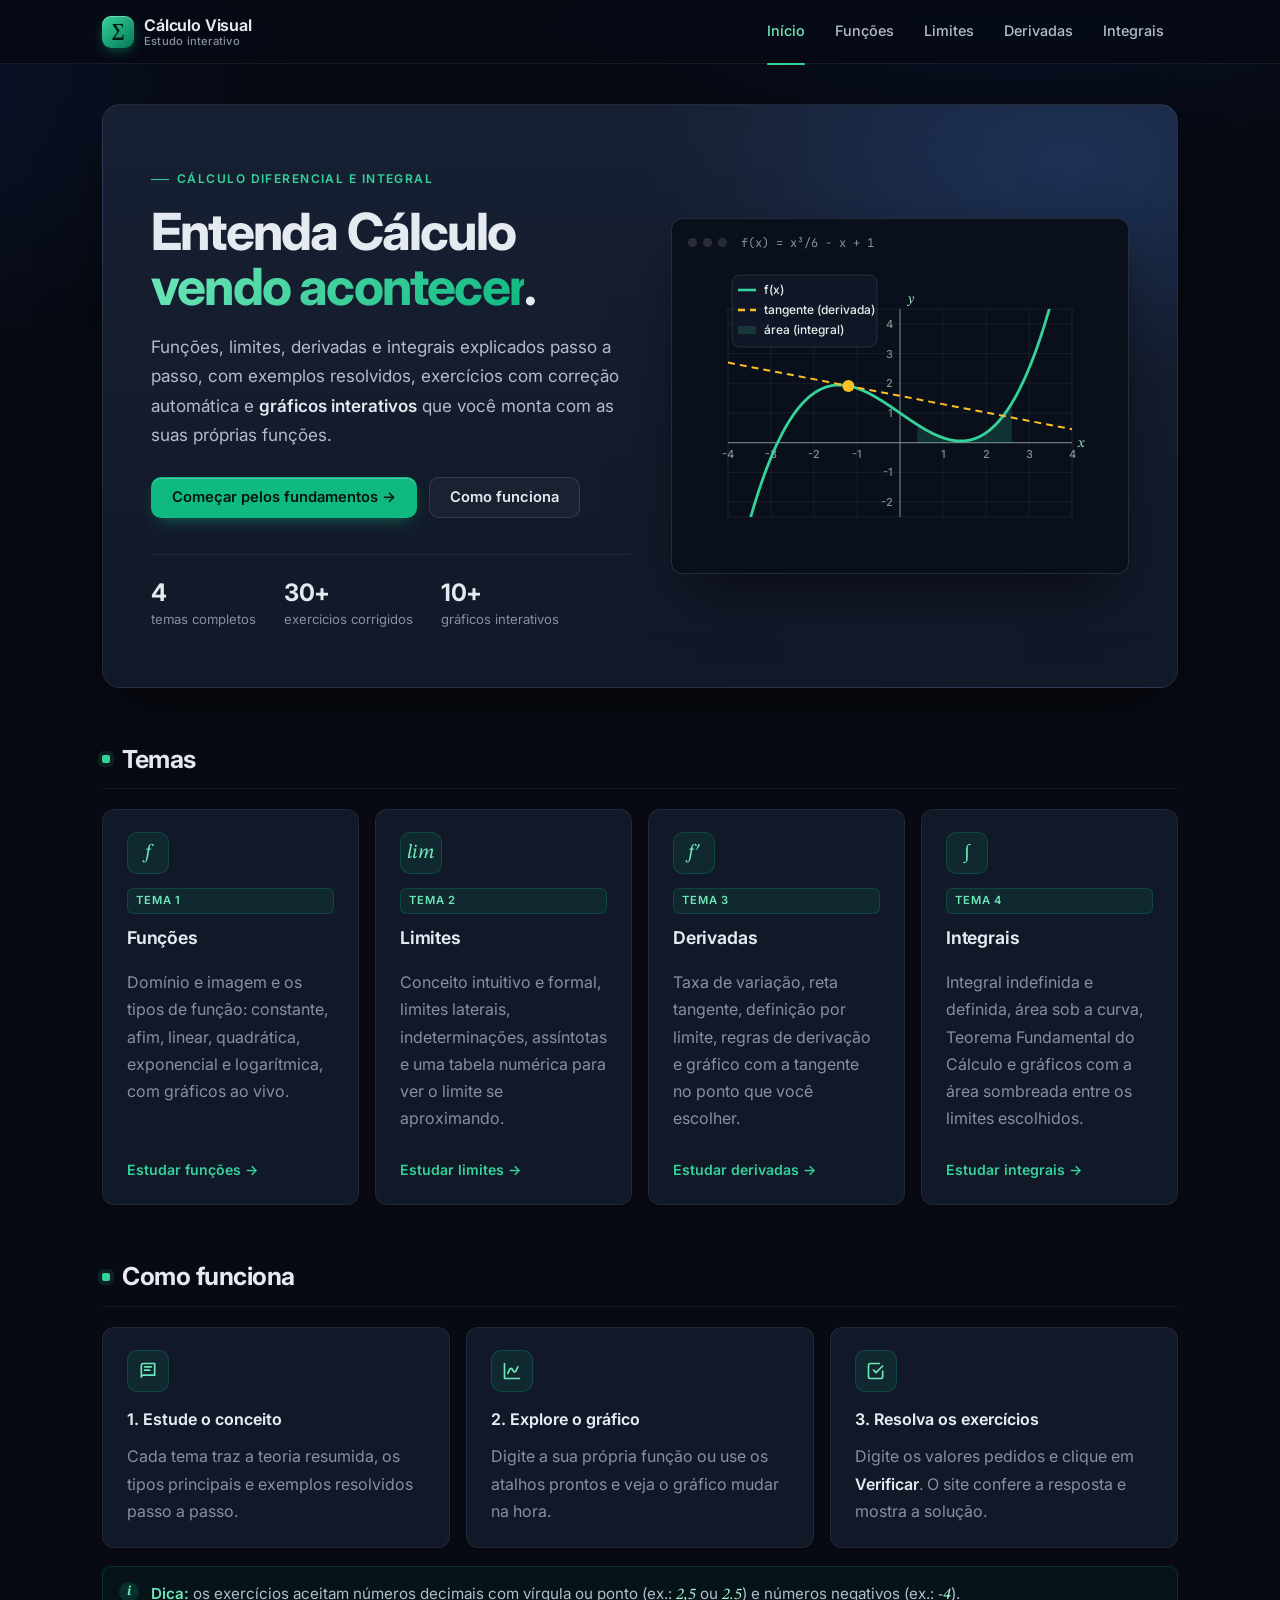
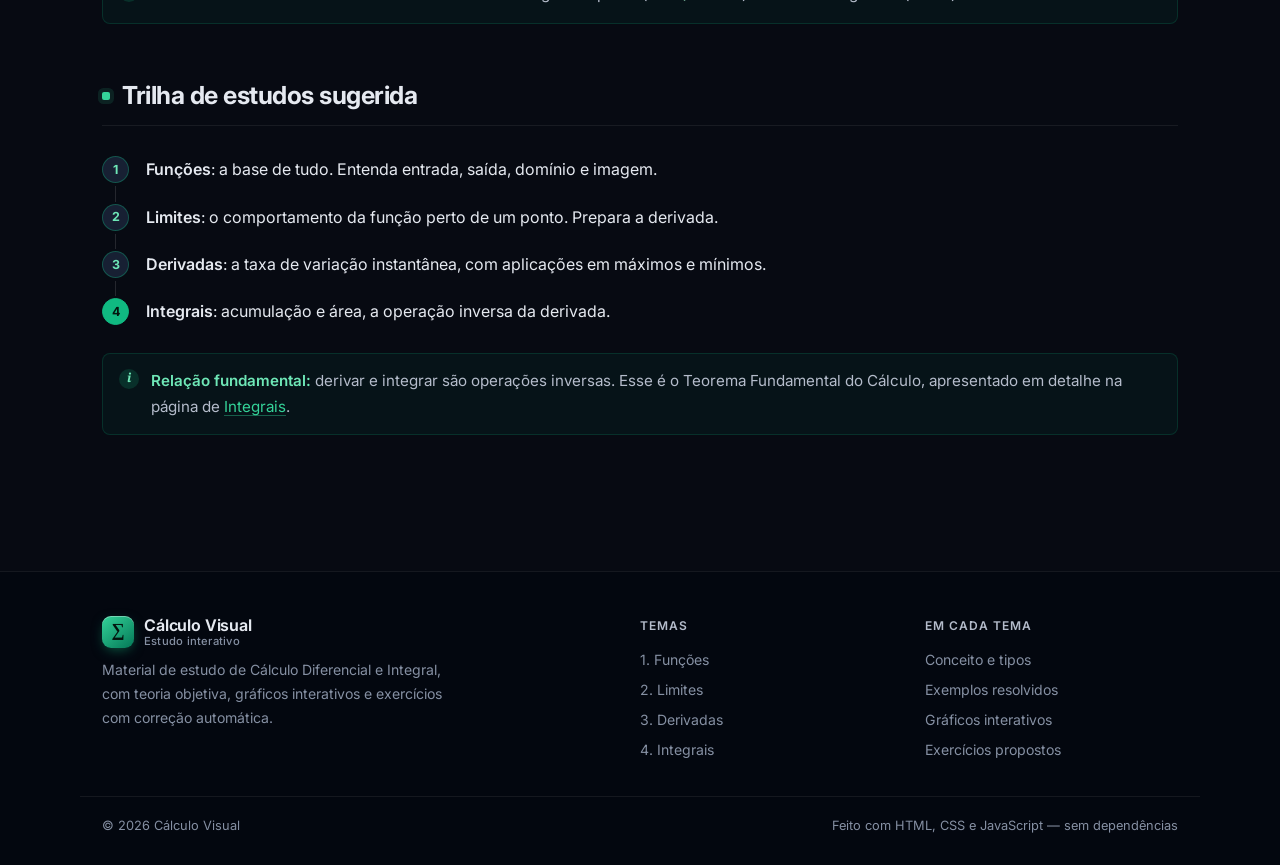
==== commit d06cac3c: "Fundos em azul escuro, preto e cinza Superfícies passam para preto-azulado, azul-marinho e cinza-ard" ====
--- a/index.html
+++ b/index.html
@@ -6,14 +6,14 @@
   <title>Cálculo Visual — Funções, Limites, Derivadas e Integrais</title>
   <meta name="description" content="Material interativo de Cálculo: funções, limites, derivadas e integrais com teoria, exemplos resolvidos, gráficos ao vivo e exercícios com correção automática.">
   <meta property="og:title" content="Cálculo Visual — Funções, Limites, Derivadas e Integrais">
-  <meta name="theme-color" content="#07090a">
+  <meta name="theme-color" content="#070a12">
   <meta property="og:type" content="website">
   <meta property="og:description" content="Material interativo de Cálculo: funções, limites, derivadas e integrais com teoria, exemplos resolvidos, gráficos ao vivo e exercícios com correção automática.">
   <link rel="icon" href="data:image/svg+xml,%3Csvg xmlns='http://www.w3.org/2000/svg' viewBox='0 0 64 64'%3E%3Cdefs%3E%3ClinearGradient id='g' x1='0' y1='0' x2='1' y2='1'%3E%3Cstop offset='0' stop-color='%2334d399'/%3E%3Cstop offset='1' stop-color='%23047857'/%3E%3C/linearGradient%3E%3C/defs%3E%3Crect width='64' height='64' rx='16' fill='url(%23g)'/%3E%3Ctext x='32' y='45' text-anchor='middle' font-family='Georgia,serif' font-size='38' font-weight='700' fill='%2303150e'%3E%E2%88%91%3C/text%3E%3C/svg%3E">
   <link rel="preconnect" href="https://fonts.googleapis.com">
   <link rel="preconnect" href="https://fonts.gstatic.com" crossorigin>
   <link rel="stylesheet" href="https://fonts.googleapis.com/css2?family=Inter:wght@400;500;600;650;700;750&family=JetBrains+Mono:wght@400;500&family=STIX+Two+Text:ital,wght@0,400;0,600;1,400;1,600&display=swap">
-  <link rel="stylesheet" href="css/style.css?v=5">
+  <link rel="stylesheet" href="css/style.css?v=6">
 </head>
 <body>
 
@@ -178,9 +178,9 @@
     </div>
   </footer>
 
-  <script src="js/math.js?v=5"></script>
-  <script src="js/graph.js?v=5"></script>
-  <script src="js/ui.js?v=5"></script>
+  <script src="js/math.js?v=6"></script>
+  <script src="js/graph.js?v=6"></script>
+  <script src="js/ui.js?v=6"></script>
   <script>
     (function () {
       var f = function (x) { return x * x * x / 6 - x + 1; };
--- a/css/style.css
+++ b/css/style.css
@@ -5,11 +5,11 @@
 
 :root {
   /* superfícies */
-  --bg: #07090a;
-  --bg-soft: #0b0f0e;
-  --panel: #0e1412;
-  --panel-2: #121a17;
-  --panel-hover: #141e1a;
+  --bg: #070a12;
+  --bg-soft: #0b1120;
+  --panel: #111827;
+  --panel-2: #172033;
+  --panel-hover: #1c2740;
 
   /* acento */
   --green-900: #052e22;
@@ -22,9 +22,9 @@
   --green-200: #a7f3d0;
 
   /* texto */
-  --text: #e6eeea;
-  --text-2: #b8c7c0;
-  --muted: #84978f;
+  --text: #e5e9f0;
+  --text-2: #b4bccb;
+  --muted: #8590a3;
 
   /* linhas */
   --border: rgba(255, 255, 255, 0.07);
@@ -50,6 +50,7 @@
   --font-math: "STIX Two Text", "Cambria Math", Cambria, Georgia, serif;
   --font-mono: "JetBrains Mono", Consolas, "SFMono-Regular", monospace;
 
+  --canvas-bg: #0a0f1c;
   --nav-h: 64px;
   --maxw: 1120px;
 }
@@ -78,8 +79,8 @@
   z-index: -1;
   pointer-events: none;
   background:
-    radial-gradient(800px 420px at 80% -120px, rgba(16, 185, 129, 0.10), transparent 70%),
-    radial-gradient(600px 400px at -10% 10%, rgba(6, 78, 59, 0.18), transparent 70%);
+    radial-gradient(800px 420px at 80% -120px, rgba(37, 99, 235, 0.14), transparent 70%),
+    radial-gradient(600px 400px at -10% 10%, rgba(30, 58, 138, 0.22), transparent 70%);
 }
 
 ::selection { background: rgba(16, 185, 129, 0.35); color: #fff; }
@@ -103,7 +104,7 @@
   justify-content: space-between;
   gap: 16px;
   padding: 0 max(22px, calc((100vw - var(--maxw)) / 2 + 22px));
-  background: rgba(7, 9, 10, 0.78);
+  background: rgba(7, 10, 18, 0.78);
   border-bottom: 1px solid var(--border);
   backdrop-filter: saturate(160%) blur(14px);
   -webkit-backdrop-filter: saturate(160%) blur(14px);
@@ -205,7 +206,7 @@
   border: 1px solid var(--border);
   border-radius: var(--radius-lg);
   background:
-    radial-gradient(500px 240px at 100% 0%, rgba(16, 185, 129, 0.16), transparent 70%),
+    radial-gradient(500px 240px at 100% 0%, rgba(59, 130, 246, 0.16), transparent 70%),
     linear-gradient(180deg, var(--panel-2), var(--panel));
   box-shadow: var(--shadow);
 }
@@ -314,7 +315,7 @@
   z-index: 40;
   margin: 0 -22px 8px;
   padding: 10px 22px;
-  background: rgba(7, 9, 10, 0.85);
+  background: rgba(7, 10, 18, 0.85);
   backdrop-filter: blur(12px);
   -webkit-backdrop-filter: blur(12px);
   border-bottom: 1px solid var(--border);
@@ -457,7 +458,7 @@
   border: 1px solid var(--border);
   border-radius: var(--radius-lg);
   background:
-    radial-gradient(600px 320px at 90% 10%, rgba(16, 185, 129, 0.18), transparent 70%),
+    radial-gradient(600px 320px at 90% 10%, rgba(59, 130, 246, 0.18), transparent 70%),
     linear-gradient(180deg, var(--panel-2), var(--panel));
   box-shadow: var(--shadow-lg);
 }
@@ -499,7 +500,7 @@
   position: relative;
   border: 1px solid var(--border-2);
   border-radius: var(--radius);
-  background: #060a08;
+  background: var(--canvas-bg);
   padding: 10px;
   box-shadow: var(--shadow-lg);
 }
@@ -596,7 +597,7 @@
   padding: 20px 18px;
   font-size: 1.22rem;
   background:
-    radial-gradient(300px 80px at 50% 50%, rgba(16, 185, 129, 0.06), transparent 70%),
+    radial-gradient(300px 80px at 50% 50%, rgba(59, 130, 246, 0.08), transparent 70%),
     var(--bg-soft);
 }
 
@@ -684,7 +685,7 @@
   width: 100%;
   height: 380px;
   display: block;
-  background: #060a08;
+  background: var(--canvas-bg);
   border-radius: var(--radius);
   border: 1px solid var(--border);
 }
@@ -737,7 +738,7 @@
 
 input:focus, select:focus {
   border-color: var(--green-500);
-  background: #08100d;
+  background: #0d1426;
   box-shadow: 0 0 0 3px rgba(16, 185, 129, 0.18);
 }
 
@@ -904,7 +905,7 @@
   width: 100%;
   height: 300px;
   display: block;
-  background: #060a08;
+  background: var(--canvas-bg);
   border-radius: 8px;
   border: 1px solid var(--border);
 }
@@ -1018,7 +1019,7 @@
 /* ---------------- Rodapé ---------------- */
 .footer {
   border-top: 1px solid var(--border);
-  background: rgba(0, 0, 0, 0.25);
+  background: rgba(3, 6, 14, 0.6);
   color: var(--muted);
   font-size: 0.88rem;
 }
@@ -1074,7 +1075,7 @@
   place-items: center;
   border-radius: 50%;
   border: 1px solid var(--border-2);
-  background: rgba(14, 20, 18, 0.9);
+  background: rgba(17, 24, 39, 0.92);
   color: var(--text);
   cursor: pointer;
   opacity: 0;
@@ -1107,7 +1108,7 @@
     flex-direction: column;
     gap: 2px;
     padding: 10px 16px 16px;
-    background: rgba(7, 9, 10, 0.97);
+    background: rgba(7, 10, 18, 0.97);
     border-bottom: 1px solid var(--border);
     display: none;
   }
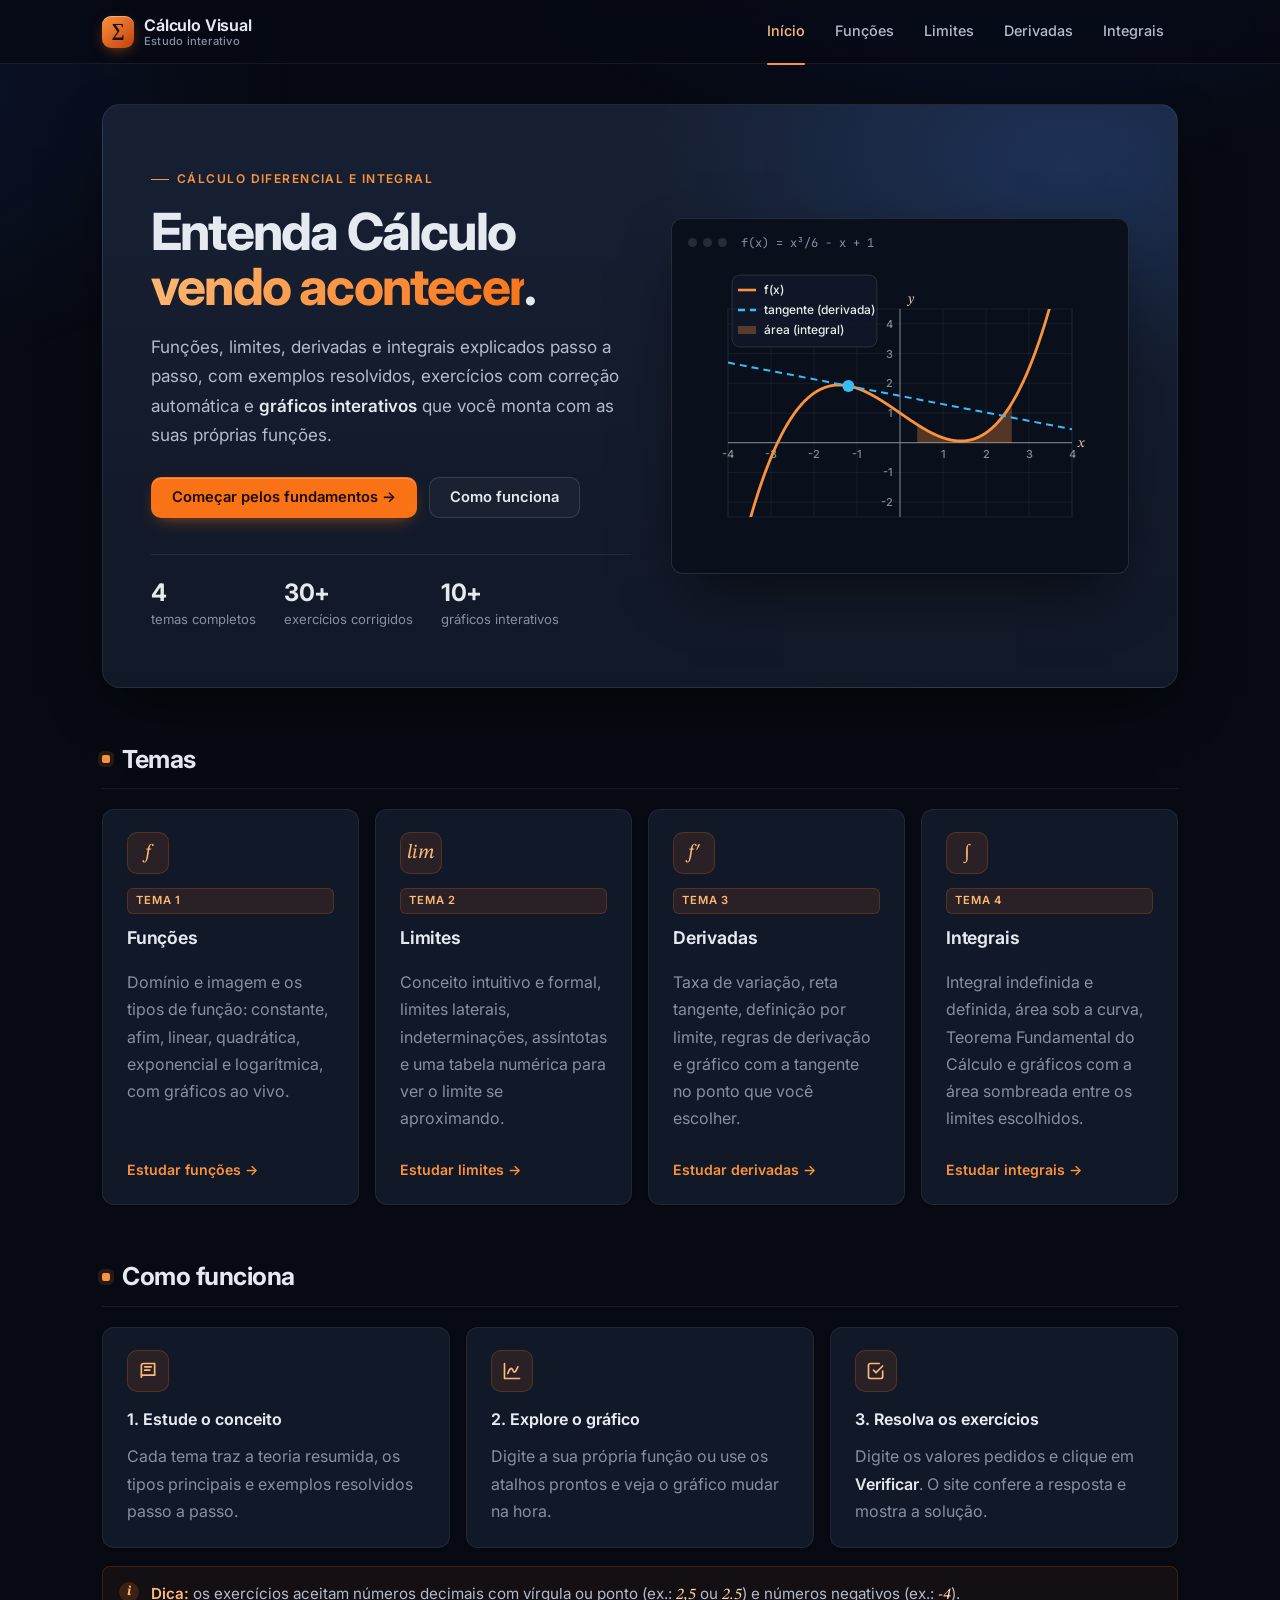
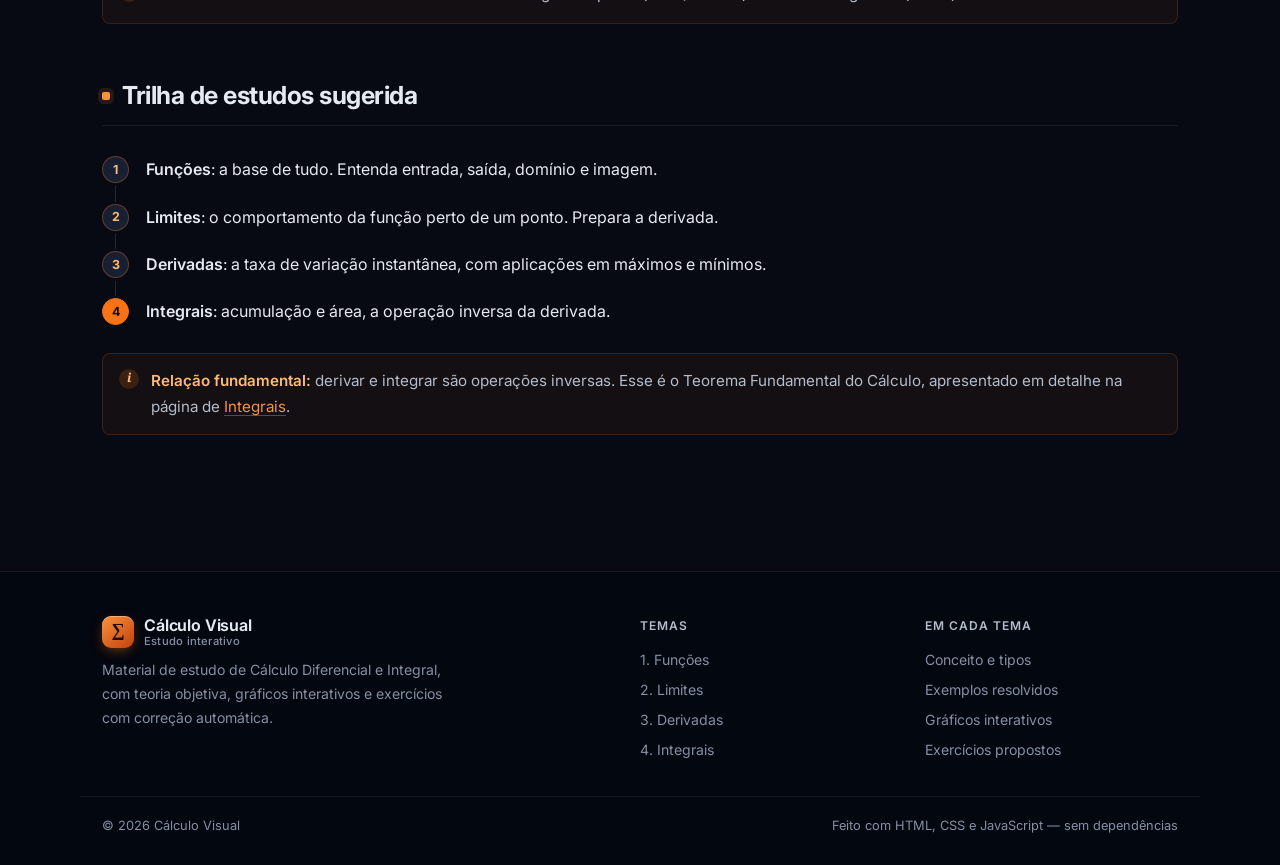
==== commit ef707b3b: "Cor de destaque: verde -> laranja Toda a escala verde vira laranja (botões, links, fórmulas, gráfico" ====
--- a/index.html
+++ b/index.html
@@ -9,11 +9,11 @@
   <meta name="theme-color" content="#070a12">
   <meta property="og:type" content="website">
   <meta property="og:description" content="Material interativo de Cálculo: funções, limites, derivadas e integrais com teoria, exemplos resolvidos, gráficos ao vivo e exercícios com correção automática.">
-  <link rel="icon" href="data:image/svg+xml,%3Csvg xmlns='http://www.w3.org/2000/svg' viewBox='0 0 64 64'%3E%3Cdefs%3E%3ClinearGradient id='g' x1='0' y1='0' x2='1' y2='1'%3E%3Cstop offset='0' stop-color='%2334d399'/%3E%3Cstop offset='1' stop-color='%23047857'/%3E%3C/linearGradient%3E%3C/defs%3E%3Crect width='64' height='64' rx='16' fill='url(%23g)'/%3E%3Ctext x='32' y='45' text-anchor='middle' font-family='Georgia,serif' font-size='38' font-weight='700' fill='%2303150e'%3E%E2%88%91%3C/text%3E%3C/svg%3E">
+  <link rel="icon" href="data:image/svg+xml,%3Csvg xmlns='http://www.w3.org/2000/svg' viewBox='0 0 64 64'%3E%3Cdefs%3E%3ClinearGradient id='g' x1='0' y1='0' x2='1' y2='1'%3E%3Cstop offset='0' stop-color='%23fb923c'/%3E%3Cstop offset='1' stop-color='%23c2410c'/%3E%3C/linearGradient%3E%3C/defs%3E%3Crect width='64' height='64' rx='16' fill='url(%23g)'/%3E%3Ctext x='32' y='45' text-anchor='middle' font-family='Georgia,serif' font-size='38' font-weight='700' fill='%231c0a00'%3E%E2%88%91%3C/text%3E%3C/svg%3E">
   <link rel="preconnect" href="https://fonts.googleapis.com">
   <link rel="preconnect" href="https://fonts.gstatic.com" crossorigin>
   <link rel="stylesheet" href="https://fonts.googleapis.com/css2?family=Inter:wght@400;500;600;650;700;750&family=JetBrains+Mono:wght@400;500&family=STIX+Two+Text:ital,wght@0,400;0,600;1,400;1,600&display=swap">
-  <link rel="stylesheet" href="css/style.css?v=6">
+  <link rel="stylesheet" href="css/style.css?v=7">
 </head>
 <body>
 
@@ -178,18 +178,18 @@
     </div>
   </footer>
 
-  <script src="js/math.js?v=6"></script>
-  <script src="js/graph.js?v=6"></script>
-  <script src="js/ui.js?v=6"></script>
+  <script src="js/math.js?v=7"></script>
+  <script src="js/graph.js?v=7"></script>
+  <script src="js/ui.js?v=7"></script>
   <script>
     (function () {
       var f = function (x) { return x * x * x / 6 - x + 1; };
       var x0 = -1.2, m = Plot.derivative(f, x0), y0 = f(x0);
-      Plot.draw("hero-canvas", [{ fn: f, expr: "x^3/6 - x + 1", color: "#34d399", width: 2.8, label: "f(x)" }], {
+      Plot.draw("hero-canvas", [{ fn: f, expr: "x^3/6 - x + 1", color: "#fb923c", width: 2.8, label: "f(x)" }], {
         xmin: -4, xmax: 4, ymin: -2.5, ymax: 4.5,
-        fills: [{ fn: f, expr: "x^3/6 - x + 1", from: 0.4, to: 2.6, color: "rgba(52,211,153,0.18)", label: "área (integral)" }],
-        lines: [{ fn: function (x) { return y0 + m * (x - x0); }, color: "#fbbf24", label: "tangente (derivada)" }],
-        markers: [{ x: x0, y: y0, type: "dot", color: "#fbbf24" }]
+        fills: [{ fn: f, expr: "x^3/6 - x + 1", from: 0.4, to: 2.6, color: "rgba(251,146,60,0.30)", label: "área (integral)" }],
+        lines: [{ fn: function (x) { return y0 + m * (x - x0); }, color: "#38bdf8", label: "tangente (derivada)" }],
+        markers: [{ x: x0, y: y0, type: "dot", color: "#38bdf8" }]
       });
     })();
   </script>
--- a/css/style.css
+++ b/css/style.css
@@ -12,14 +12,14 @@
   --panel-hover: #1c2740;
 
   /* acento */
-  --green-900: #052e22;
-  --green-800: #064e3b;
-  --green-700: #047857;
-  --green-600: #059669;
-  --green-500: #10b981;
-  --green-400: #34d399;
-  --green-300: #6ee7b7;
-  --green-200: #a7f3d0;
+  --accent-900: #431407;
+  --accent-800: #7c2d12;
+  --accent-700: #c2410c;
+  --accent-600: #ea580c;
+  --accent-500: #f97316;
+  --accent-400: #fb923c;
+  --accent-300: #fdba74;
+  --accent-200: #fed7aa;
 
   /* texto */
   --text: #e5e9f0;
@@ -29,13 +29,13 @@
   /* linhas */
   --border: rgba(255, 255, 255, 0.07);
   --border-2: rgba(255, 255, 255, 0.12);
-  --border-accent: rgba(16, 185, 129, 0.35);
+  --border-accent: rgba(249, 115, 22, 0.35);
 
   /* estados */
   --danger: #f87171;
   --danger-bg: rgba(248, 113, 113, 0.08);
-  --ok: #34d399;
-  --warn: #fbbf24;
+  --ok: #fb923c;
+  --warn: #38bdf8;
 
   /* forma */
   --radius-sm: 8px;
@@ -83,10 +83,10 @@
     radial-gradient(600px 400px at -10% 10%, rgba(30, 58, 138, 0.22), transparent 70%);
 }
 
-::selection { background: rgba(16, 185, 129, 0.35); color: #fff; }
+::selection { background: rgba(249, 115, 22, 0.35); color: #fff; }
 
 :focus-visible {
-  outline: 2px solid var(--green-400);
+  outline: 2px solid var(--accent-400);
   outline-offset: 2px;
   border-radius: 4px;
 }
@@ -127,12 +127,12 @@
   display: grid;
   place-items: center;
   border-radius: 9px;
-  background: linear-gradient(140deg, var(--green-400), var(--green-700));
-  color: #03150e;
+  background: linear-gradient(140deg, var(--accent-400), var(--accent-700));
+  color: #1c0a00;
   font-family: var(--font-math);
   font-weight: 700;
   font-size: 1.15rem;
-  box-shadow: inset 0 1px 0 rgba(255, 255, 255, 0.35), 0 4px 14px -4px rgba(16, 185, 129, 0.6);
+  box-shadow: inset 0 1px 0 rgba(255, 255, 255, 0.35), 0 4px 14px -4px rgba(249, 115, 22, 0.6);
 }
 
 .brand small {
@@ -164,7 +164,7 @@
 
 .nav-links a:hover { color: var(--text); background: rgba(255, 255, 255, 0.05); }
 
-.nav-links a.active { color: var(--green-300); }
+.nav-links a.active { color: var(--accent-300); }
 
 .nav-links a.active::after {
   content: "";
@@ -174,7 +174,7 @@
   bottom: -13px;
   height: 2px;
   border-radius: 2px;
-  background: var(--green-400);
+  background: var(--accent-400);
 }
 
 .nav-toggle {
@@ -236,7 +236,7 @@
   font-weight: 600;
   letter-spacing: 0.12em;
   text-transform: uppercase;
-  color: var(--green-400);
+  color: var(--accent-400);
 }
 
 .eyebrow::before {
@@ -257,7 +257,7 @@
 
 .page-header p { margin: 0; color: var(--text-2); max-width: 720px; font-size: 1.05rem; }
 
-.page-header strong { color: var(--green-300); font-weight: 600; }
+.page-header strong { color: var(--accent-300); font-weight: 600; }
 
 section {
   margin: 56px 0;
@@ -284,8 +284,8 @@
   width: 8px;
   height: 8px;
   border-radius: 2px;
-  background: var(--green-400);
-  box-shadow: 0 0 0 4px rgba(52, 211, 153, 0.12);
+  background: var(--accent-400);
+  box-shadow: 0 0 0 4px rgba(251, 146, 60, 0.12);
 }
 
 h3 {
@@ -303,8 +303,8 @@
 
 strong { color: var(--text); font-weight: 600; }
 
-a { color: var(--green-400); text-decoration-color: rgba(52, 211, 153, 0.4); text-underline-offset: 3px; }
-a:hover { color: var(--green-300); text-decoration-color: currentColor; }
+a { color: var(--accent-400); text-decoration-color: rgba(251, 146, 60, 0.4); text-underline-offset: 3px; }
+a:hover { color: var(--accent-300); text-decoration-color: currentColor; }
 
 .muted { color: var(--muted); }
 
@@ -355,8 +355,8 @@
 #sumario a:hover { color: var(--text); background: rgba(255, 255, 255, 0.05); }
 
 #sumario a.current {
-  color: var(--green-300);
-  background: rgba(16, 185, 129, 0.1);
+  color: var(--accent-300);
+  background: rgba(249, 115, 22, 0.1);
   border-color: var(--border-accent);
 }
 
@@ -396,9 +396,9 @@
   font-weight: 600;
   letter-spacing: 0.08em;
   text-transform: uppercase;
-  color: var(--green-300);
-  background: rgba(16, 185, 129, 0.1);
-  border: 1px solid rgba(16, 185, 129, 0.2);
+  color: var(--accent-300);
+  background: rgba(249, 115, 22, 0.1);
+  border: 1px solid rgba(249, 115, 22, 0.2);
   border-radius: 6px;
   padding: 2px 8px;
   margin-bottom: 12px;
@@ -423,7 +423,7 @@
   padding-top: 16px;
   font-size: 0.88rem;
   font-weight: 600;
-  color: var(--green-400);
+  color: var(--accent-400);
 }
 
 a.card .card-cta::after { content: " →"; transition: margin 0.2s; }
@@ -436,9 +436,9 @@
   place-items: center;
   margin-bottom: 14px;
   border-radius: 10px;
-  background: rgba(16, 185, 129, 0.1);
-  border: 1px solid rgba(16, 185, 129, 0.22);
-  color: var(--green-300);
+  background: rgba(249, 115, 22, 0.1);
+  border: 1px solid rgba(249, 115, 22, 0.22);
+  color: var(--accent-300);
   font-family: var(--font-math);
   font-size: 1.25rem;
   font-style: italic;
@@ -473,7 +473,7 @@
 }
 
 .hero h1 .accent {
-  background: linear-gradient(120deg, var(--green-300), var(--green-500));
+  background: linear-gradient(120deg, var(--accent-300), var(--accent-500));
   -webkit-background-clip: text;
   background-clip: text;
   color: transparent;
@@ -537,8 +537,8 @@
   gap: 8px;
   cursor: pointer;
   border: 1px solid transparent;
-  background: var(--green-500);
-  color: #03150e;
+  background: var(--accent-500);
+  color: #1c0a00;
   padding: 11px 20px;
   border-radius: 10px;
   font-family: inherit;
@@ -547,11 +547,11 @@
   line-height: 1.2;
   text-decoration: none;
   white-space: nowrap;
-  box-shadow: inset 0 1px 0 rgba(255, 255, 255, 0.25), 0 6px 18px -8px rgba(16, 185, 129, 0.7);
+  box-shadow: inset 0 1px 0 rgba(255, 255, 255, 0.25), 0 6px 18px -8px rgba(249, 115, 22, 0.7);
   transition: background 0.15s, transform 0.15s, box-shadow 0.15s, border-color 0.15s, color 0.15s;
 }
 
-.btn:hover { background: var(--green-400); color: #03150e; transform: translateY(-1px); }
+.btn:hover { background: var(--accent-400); color: #1c0a00; transform: translateY(-1px); }
 .btn:active { transform: translateY(0); }
 
 .btn.ghost {
@@ -570,7 +570,7 @@
   font-family: var(--font-math);
   font-style: italic;
   font-size: 1.06em;
-  color: var(--green-200);
+  color: var(--accent-200);
   white-space: nowrap;
 }
 
@@ -580,14 +580,14 @@
   display: block;
   background: var(--bg-soft);
   border: 1px solid var(--border);
-  border-left: 3px solid var(--green-500);
+  border-left: 3px solid var(--accent-500);
   border-radius: var(--radius-sm);
   padding: 14px 18px;
   margin: 14px 0;
   font-family: var(--font-math);
   font-size: 1.12rem;
   line-height: 1.6;
-  color: var(--green-200);
+  color: var(--accent-200);
   overflow-x: auto;
 }
 
@@ -618,7 +618,7 @@
   width: 6px;
   height: 6px;
   border-radius: 50%;
-  background: var(--green-500);
+  background: var(--accent-500);
 }
 
 /* ---------------- Exemplos / passo a passo ---------------- */
@@ -660,15 +660,15 @@
   place-items: center;
   background: var(--panel-2);
   border: 1px solid var(--border-accent);
-  color: var(--green-300);
+  color: var(--accent-300);
   font-size: 0.78rem;
   font-weight: 700;
 }
 
 .steps li:last-child::before {
-  background: var(--green-500);
-  border-color: var(--green-500);
-  color: #03150e;
+  background: var(--accent-500);
+  border-color: var(--accent-500);
+  color: #1c0a00;
 }
 
 /* ---------------- Gráficos ---------------- */
@@ -737,9 +737,9 @@
 input:hover, select:hover { border-color: rgba(255, 255, 255, 0.2); }
 
 input:focus, select:focus {
-  border-color: var(--green-500);
+  border-color: var(--accent-500);
   background: #0d1426;
-  box-shadow: 0 0 0 3px rgba(16, 185, 129, 0.18);
+  box-shadow: 0 0 0 3px rgba(249, 115, 22, 0.18);
 }
 
 input.wide { min-width: 260px; font-family: var(--font-mono); font-size: 0.9rem; }
@@ -769,9 +769,9 @@
 }
 
 .chip:hover {
-  background: rgba(16, 185, 129, 0.1);
+  background: rgba(249, 115, 22, 0.1);
   border-color: var(--border-accent);
-  color: var(--green-300);
+  color: var(--accent-300);
 }
 
 /* ---------------- Exercícios ---------------- */
@@ -788,7 +788,7 @@
 
 .exercise:hover { border-color: var(--border-2); }
 
-.exercise.solved { border-color: rgba(16, 185, 129, 0.45); }
+.exercise.solved { border-color: rgba(249, 115, 22, 0.45); }
 
 .exercise.solved::after {
   content: "✓ Resolvido";
@@ -798,9 +798,9 @@
   font-size: 0.72rem;
   font-weight: 600;
   letter-spacing: 0.04em;
-  color: var(--green-300);
-  background: rgba(16, 185, 129, 0.12);
-  border: 1px solid rgba(16, 185, 129, 0.3);
+  color: var(--accent-300);
+  background: rgba(249, 115, 22, 0.12);
+  border: 1px solid rgba(249, 115, 22, 0.3);
   padding: 2px 10px;
   border-radius: 999px;
 }
@@ -849,12 +849,12 @@
 }
 
 .feedback.ok {
-  background: rgba(16, 185, 129, 0.08);
-  border-color: rgba(16, 185, 129, 0.35);
-  color: var(--green-200);
-}
-
-.feedback.ok::before { content: "✓"; color: var(--green-400); }
+  background: rgba(249, 115, 22, 0.08);
+  border-color: rgba(249, 115, 22, 0.35);
+  color: var(--accent-200);
+}
+
+.feedback.ok::before { content: "✓"; color: var(--accent-400); }
 
 .feedback.err {
   background: var(--danger-bg);
@@ -881,7 +881,7 @@
   font-weight: 700;
   letter-spacing: 0.08em;
   text-transform: uppercase;
-  color: var(--green-400);
+  color: var(--accent-400);
 }
 
 /* gráfico exibido ao acertar o exercício */
@@ -889,7 +889,7 @@
   margin-top: 14px;
   padding: 14px;
   background: var(--bg-soft);
-  border: 1px solid rgba(16, 185, 129, 0.25);
+  border: 1px solid rgba(249, 115, 22, 0.25);
   border-radius: var(--radius-sm);
   animation: fade-in 0.3s ease;
 }
@@ -898,7 +898,7 @@
   margin: 0 2px 10px;
   font-size: 0.85rem;
   font-weight: 600;
-  color: var(--green-300);
+  color: var(--accent-300);
 }
 
 .ex-plot canvas {
@@ -952,8 +952,8 @@
 /* ---------------- Nota / destaque ---------------- */
 .note {
   position: relative;
-  background: rgba(16, 185, 129, 0.05);
-  border: 1px solid rgba(16, 185, 129, 0.18);
+  background: rgba(249, 115, 22, 0.05);
+  border: 1px solid rgba(249, 115, 22, 0.18);
   border-radius: var(--radius-sm);
   padding: 14px 18px 14px 48px;
   margin: 18px 0;
@@ -971,8 +971,8 @@
   display: grid;
   place-items: center;
   border-radius: 50%;
-  background: rgba(16, 185, 129, 0.18);
-  color: var(--green-300);
+  background: rgba(249, 115, 22, 0.18);
+  color: var(--accent-300);
   font-family: var(--font-math);
   font-style: italic;
   font-weight: 700;
@@ -980,7 +980,7 @@
   line-height: 1;
 }
 
-.note strong { color: var(--green-300); }
+.note strong { color: var(--accent-300); }
 
 /* ---------------- Navegação entre temas ---------------- */
 .page-nav {
@@ -1049,7 +1049,7 @@
 .footer ul { list-style: none; margin: 0; padding: 0; }
 .footer li { margin: 6px 0; }
 .footer li a { color: var(--muted); text-decoration: none; }
-.footer li a:hover { color: var(--green-300); }
+.footer li a:hover { color: var(--accent-300); }
 
 .footer-bottom {
   max-width: var(--maxw);
@@ -1086,7 +1086,7 @@
 }
 
 .to-top.show { opacity: 1; visibility: visible; transform: none; }
-.to-top:hover { border-color: var(--border-accent); color: var(--green-300); }
+.to-top:hover { border-color: var(--border-accent); color: var(--accent-300); }
 .to-top svg { width: 18px; height: 18px; }
 
 /* ---------------- Responsivo ---------------- */
@@ -1116,7 +1116,7 @@
   .navbar.open .nav-links { display: flex; }
 
   .nav-links a { padding: 12px 14px; font-size: 0.98rem; }
-  .nav-links a.active { background: rgba(16, 185, 129, 0.1); }
+  .nav-links a.active { background: rgba(249, 115, 22, 0.1); }
   .nav-links a.active::after { display: none; }
 
   .navbar { padding: 0 16px; }
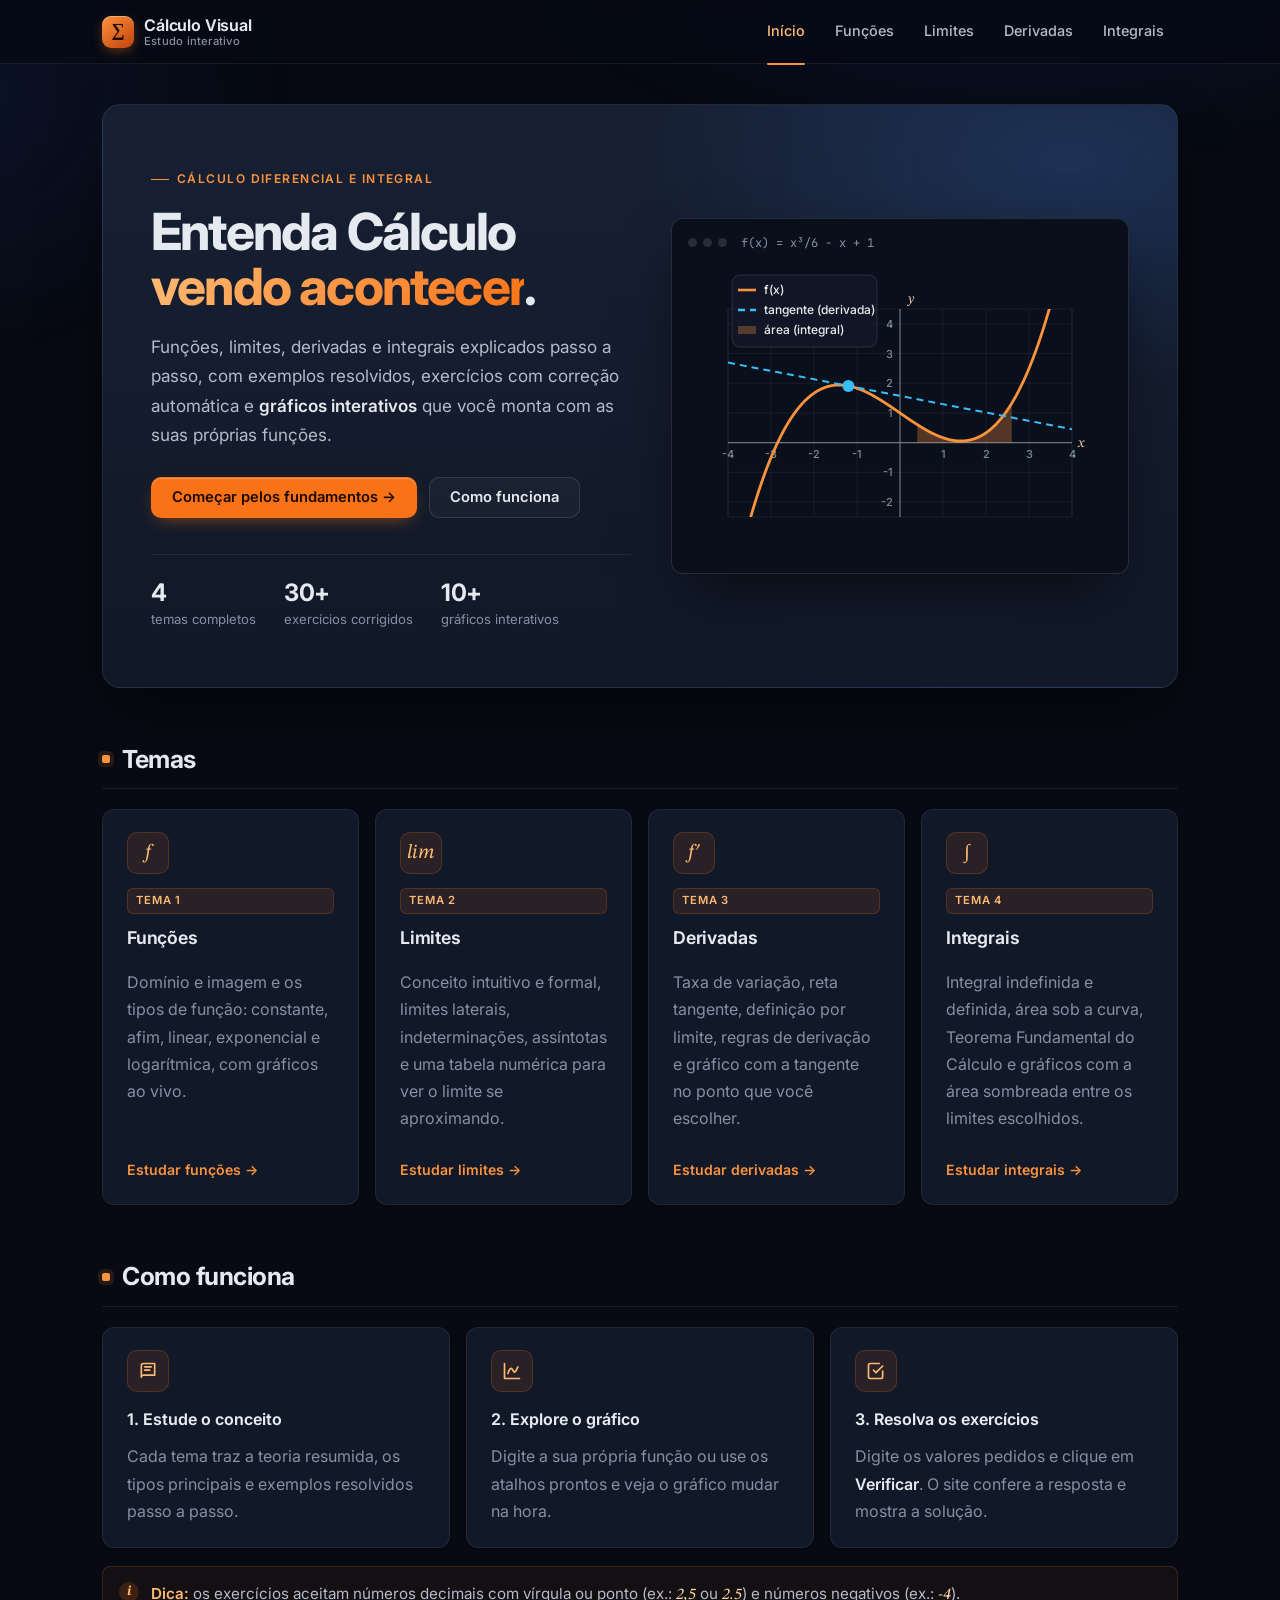
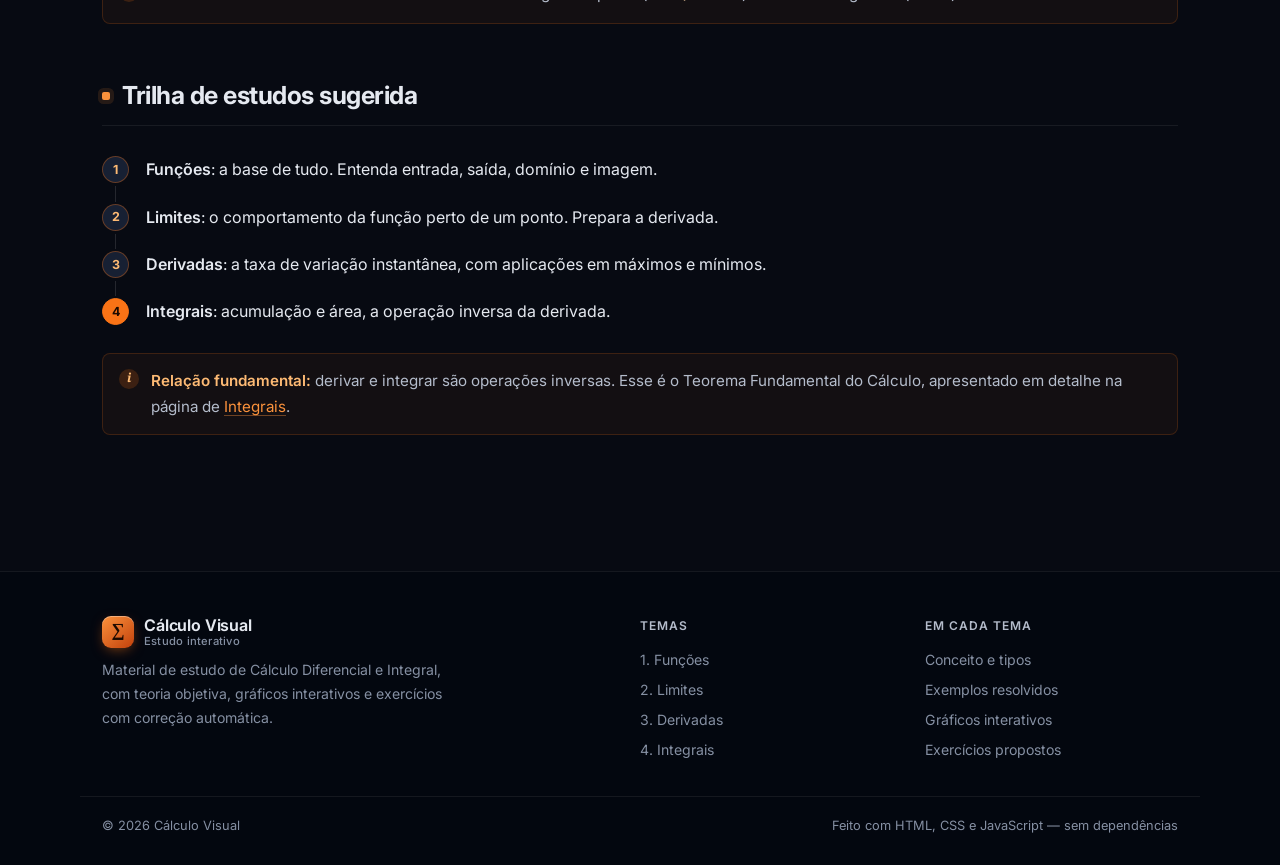
==== commit 1f98110c: "Funções: remove a quadrática e adiciona gráficos manipuláveis por tipo - Remove a função quadrática " ====
--- a/index.html
+++ b/index.html
@@ -67,7 +67,7 @@
           <h3>Funções</h3>
           <p class="muted">
             Domínio e imagem e os tipos de função: constante, afim, linear,
-            quadrática, exponencial e logarítmica, com gráficos ao vivo.
+            exponencial e logarítmica, com gráficos ao vivo.
           </p>
           <span class="card-cta">Estudar funções</span>
         </a>
--- a/css/style.css
+++ b/css/style.css
@@ -1089,6 +1089,69 @@
 .to-top:hover { border-color: var(--border-accent); color: var(--accent-300); }
 .to-top svg { width: 18px; height: 18px; }
 
+/* ---------------- Tipos de função (gráfico ao lado) ---------------- */
+.type-list { display: flex; flex-direction: column; gap: 18px; margin-top: 16px; }
+
+.type-card {
+  display: grid;
+  grid-template-columns: minmax(0, 0.9fr) minmax(0, 1.1fr);
+  gap: 28px;
+  align-items: start;
+  margin: 0;
+}
+
+.type-info .formula { margin-top: 10px; }
+.type-info .try { font-size: 0.9rem; margin-top: 12px; }
+
+.type-plot { min-width: 0; }
+.type-plot .type-live {
+  font-family: var(--font-math);
+  font-size: 1.05rem;
+  font-weight: 400;
+  color: var(--accent-200);
+  min-height: 1.6em;
+  white-space: pre;
+}
+.type-plot canvas {
+  width: 100%;
+  height: 300px;
+  display: block;
+  background: var(--canvas-bg);
+  border-radius: var(--radius);
+  border: 1px solid var(--border);
+}
+
+.sliders { display: flex; flex-direction: column; gap: 10px; margin: 14px 0 12px; }
+
+.slider-row {
+  display: grid;
+  grid-template-columns: 56px minmax(0, 1fr) 52px;
+  align-items: center;
+  gap: 12px;
+}
+.slider-row label { font-size: 1.05rem; color: var(--text-2); }
+.slider-row output {
+  font-variant-numeric: tabular-nums;
+  font-family: var(--font-mono);
+  font-size: 0.88rem;
+  color: var(--accent-300);
+  text-align: right;
+}
+
+input[type="range"] {
+  width: 100%;
+  accent-color: var(--accent-500);
+  cursor: pointer;
+  height: 28px;
+  margin: 0;
+}
+
+.type-reset:disabled { opacity: 0.4; pointer-events: none; }
+
+@media (max-width: 900px) {
+  .type-card { grid-template-columns: 1fr; gap: 16px; }
+}
+
 /* ---------------- Responsivo ---------------- */
 @media (max-width: 900px) {
   .hero { grid-template-columns: 1fr; padding: 40px 28px; }
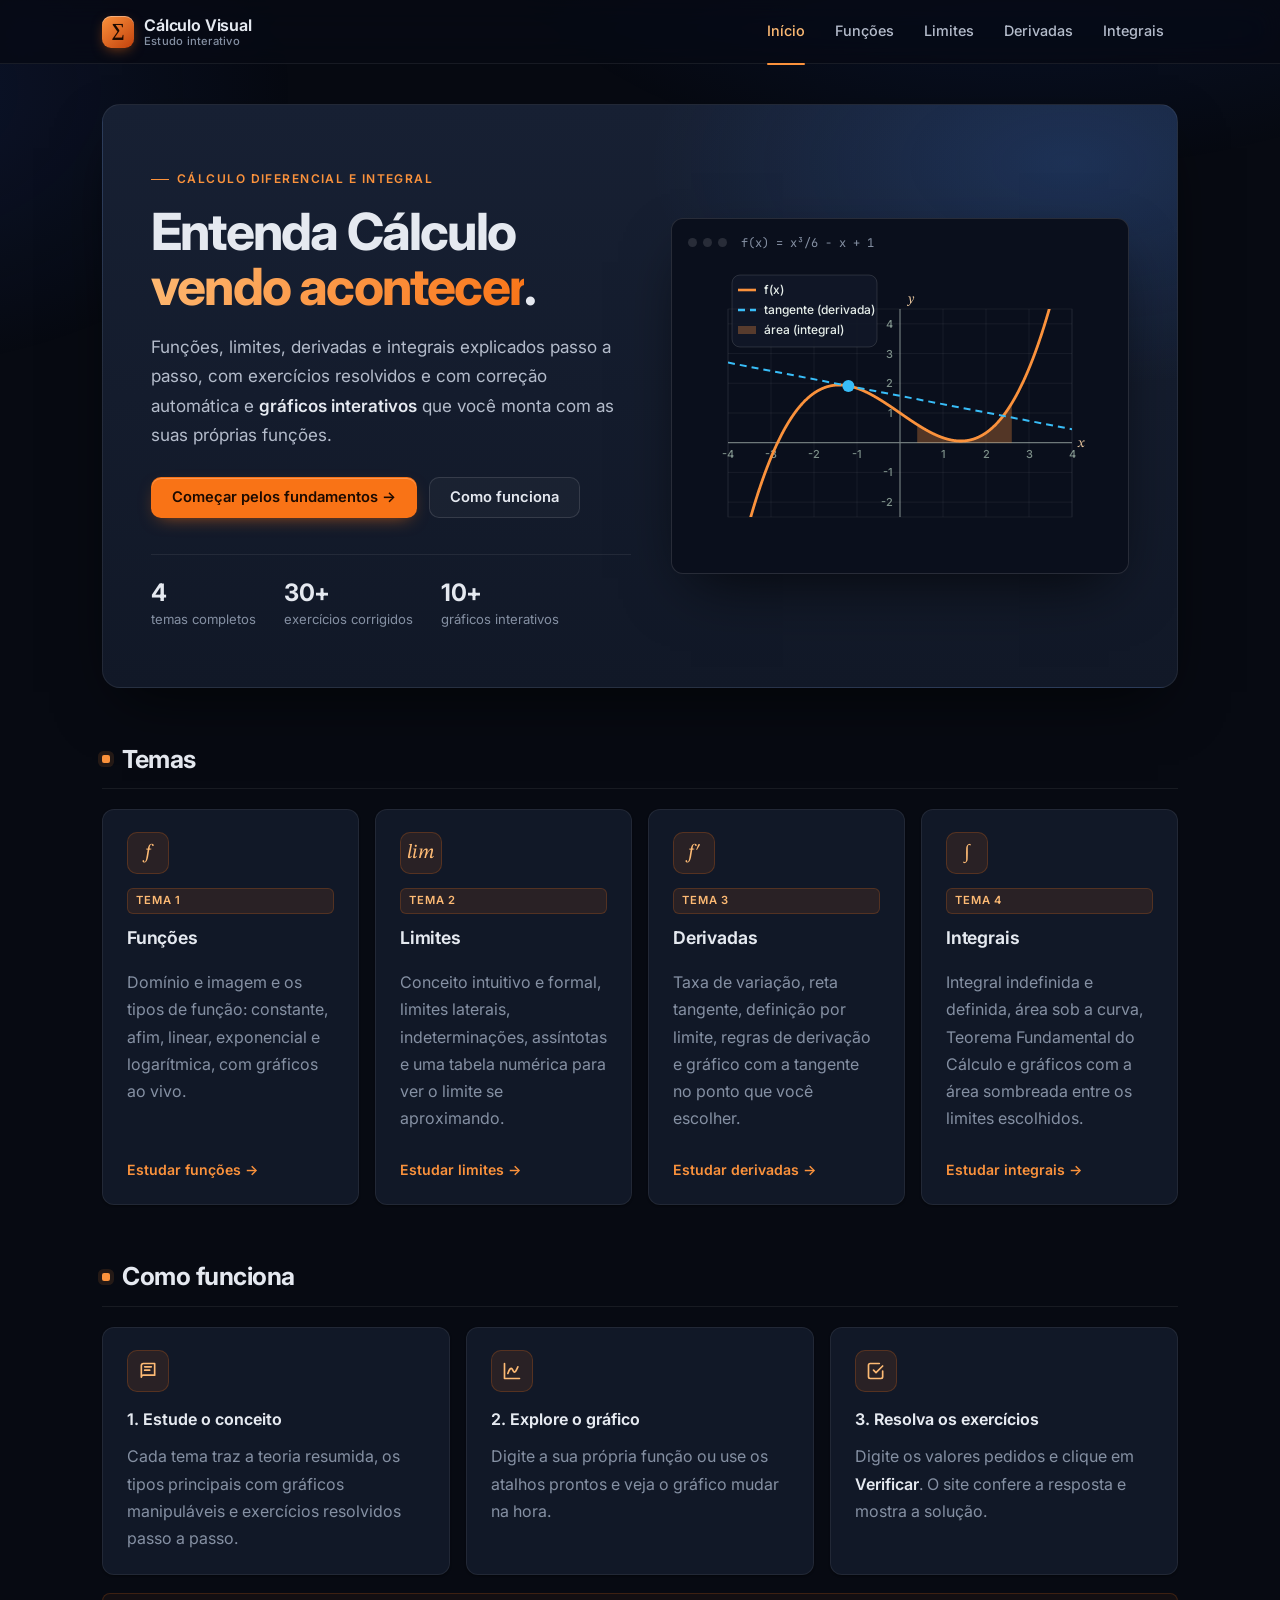
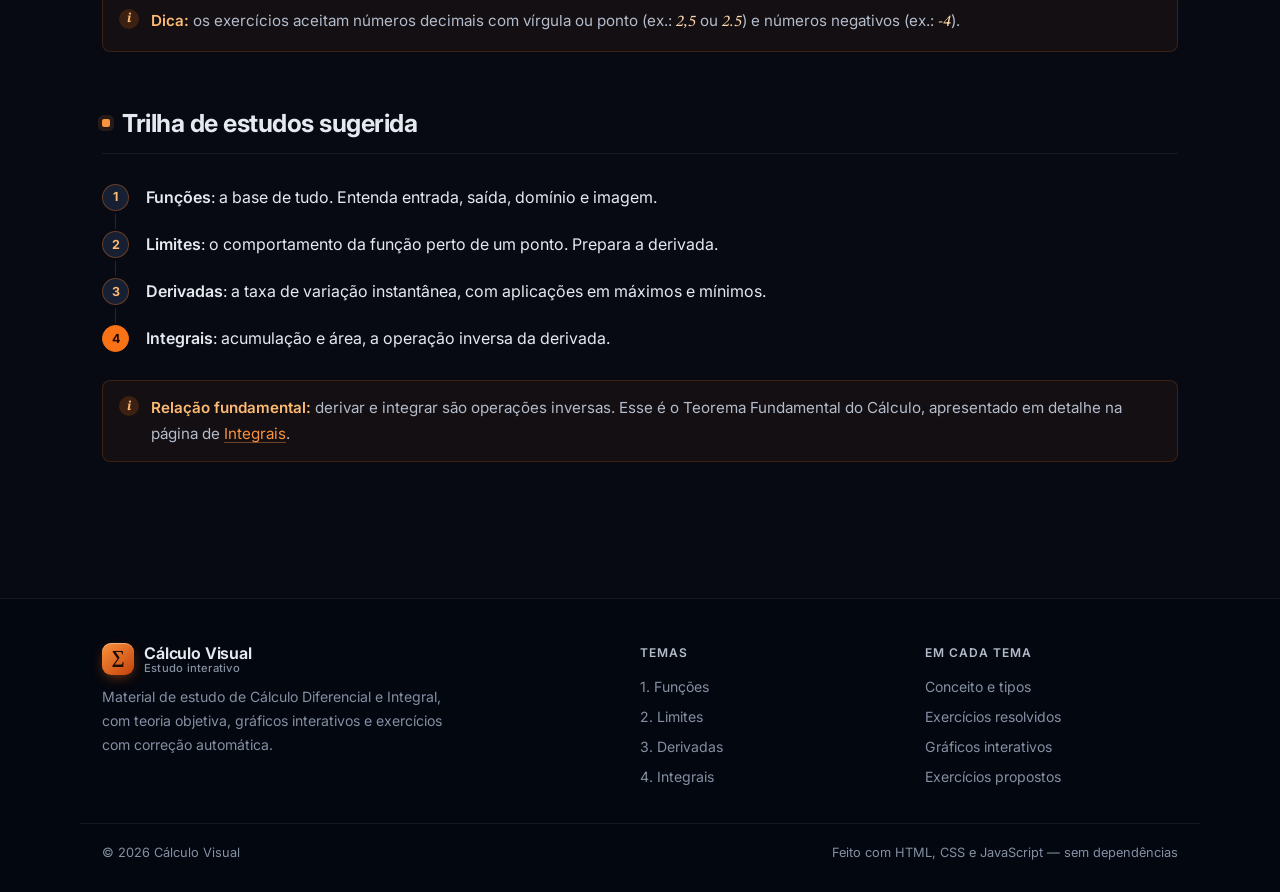
==== commit 681794a8: "Limites, Derivadas e Integrais reorganizados como Funções - Cada caso/regra/tipo ganha gráfico ao la" ====
--- a/index.html
+++ b/index.html
@@ -4,16 +4,16 @@
   <meta charset="UTF-8">
   <meta name="viewport" content="width=device-width, initial-scale=1.0">
   <title>Cálculo Visual — Funções, Limites, Derivadas e Integrais</title>
-  <meta name="description" content="Material interativo de Cálculo: funções, limites, derivadas e integrais com teoria, exemplos resolvidos, gráficos ao vivo e exercícios com correção automática.">
+  <meta name="description" content="Material interativo de Cálculo: funções, limites, derivadas e integrais com teoria, exercícios resolvidos, gráficos ao vivo e exercícios com correção automática.">
   <meta property="og:title" content="Cálculo Visual — Funções, Limites, Derivadas e Integrais">
   <meta name="theme-color" content="#070a12">
   <meta property="og:type" content="website">
-  <meta property="og:description" content="Material interativo de Cálculo: funções, limites, derivadas e integrais com teoria, exemplos resolvidos, gráficos ao vivo e exercícios com correção automática.">
+  <meta property="og:description" content="Material interativo de Cálculo: funções, limites, derivadas e integrais com teoria, exercícios resolvidos, gráficos ao vivo e exercícios com correção automática.">
   <link rel="icon" href="data:image/svg+xml,%3Csvg xmlns='http://www.w3.org/2000/svg' viewBox='0 0 64 64'%3E%3Cdefs%3E%3ClinearGradient id='g' x1='0' y1='0' x2='1' y2='1'%3E%3Cstop offset='0' stop-color='%23fb923c'/%3E%3Cstop offset='1' stop-color='%23c2410c'/%3E%3C/linearGradient%3E%3C/defs%3E%3Crect width='64' height='64' rx='16' fill='url(%23g)'/%3E%3Ctext x='32' y='45' text-anchor='middle' font-family='Georgia,serif' font-size='38' font-weight='700' fill='%231c0a00'%3E%E2%88%91%3C/text%3E%3C/svg%3E">
   <link rel="preconnect" href="https://fonts.googleapis.com">
   <link rel="preconnect" href="https://fonts.gstatic.com" crossorigin>
   <link rel="stylesheet" href="https://fonts.googleapis.com/css2?family=Inter:wght@400;500;600;650;700;750&family=JetBrains+Mono:wght@400;500&family=STIX+Two+Text:ital,wght@0,400;0,600;1,400;1,600&display=swap">
-  <link rel="stylesheet" href="css/style.css?v=7">
+  <link rel="stylesheet" href="css/style.css?v=8">
 </head>
 <body>
 
@@ -39,7 +39,7 @@
         <h1>Entenda Cálculo <span class="accent">vendo acontecer</span>.</h1>
         <p>
           Funções, limites, derivadas e integrais explicados passo a passo, com
-          exemplos resolvidos, exercícios com correção automática e
+          exercícios resolvidos e com correção automática e
           <strong>gráficos interativos</strong> que você monta com as suas próprias funções.
         </p>
         <div class="hero-actions">
@@ -110,7 +110,7 @@
         <div class="card">
           <span class="card-icon"><svg viewBox="0 0 24 24" fill="none" stroke="currentColor" stroke-width="2" stroke-linecap="round" stroke-linejoin="round"><path d="M4 19.5A2.5 2.5 0 0 1 6.5 17H20V3H6.5A2.5 2.5 0 0 0 4 5.5v14z"/><path d="M8 7h8M8 11h6"/></svg></span>
           <h4>1. Estude o conceito</h4>
-          <p class="muted">Cada tema traz a teoria resumida, os tipos principais e exemplos resolvidos passo a passo.</p>
+          <p class="muted">Cada tema traz a teoria resumida, os tipos principais com gráficos manipuláveis e exercícios resolvidos passo a passo.</p>
         </div>
         <div class="card">
           <span class="card-icon"><svg viewBox="0 0 24 24" fill="none" stroke="currentColor" stroke-width="2" stroke-linecap="round" stroke-linejoin="round"><path d="M3 3v18h18"/><path d="M7 15c2-6 4-8 6-4s3 3 6-4"/></svg></span>
@@ -166,7 +166,7 @@
         <h5>Em cada tema</h5>
         <ul>
           <li>Conceito e tipos</li>
-          <li>Exemplos resolvidos</li>
+          <li>Exercícios resolvidos</li>
           <li>Gráficos interativos</li>
           <li>Exercícios propostos</li>
         </ul>
@@ -178,9 +178,9 @@
     </div>
   </footer>
 
-  <script src="js/math.js?v=7"></script>
-  <script src="js/graph.js?v=7"></script>
-  <script src="js/ui.js?v=7"></script>
+  <script src="js/math.js?v=8"></script>
+  <script src="js/graph.js?v=8"></script>
+  <script src="js/ui.js?v=8"></script>
   <script>
     (function () {
       var f = function (x) { return x * x * x / 6 - x + 1; };
